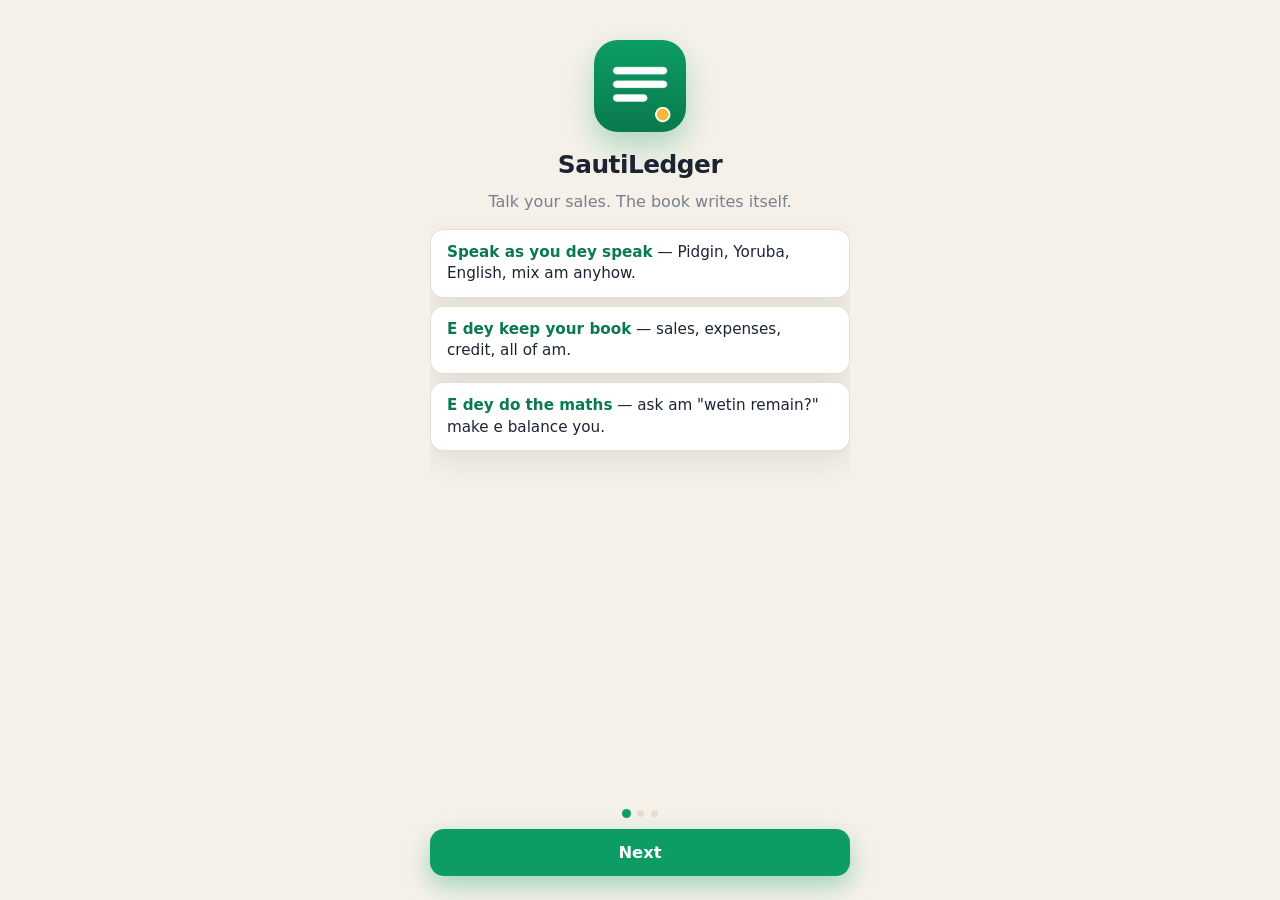
==== static/index.html @ e9db79e0 "ui: welcome guide — the landing experience, in the app Three screens on first open: what SautiLedger" ====
<!doctype html>
<html lang="en">
<head>
<meta charset="utf-8">
<meta name="viewport" content="width=device-width, initial-scale=1, viewport-fit=cover">
<meta name="theme-color" content="#f5f1e8">
<meta name="apple-mobile-web-app-capable" content="yes">
<meta name="mobile-web-app-capable" content="yes">
<meta name="apple-mobile-web-app-status-bar-style" content="default">
<meta name="apple-mobile-web-app-title" content="SautiLedger">
<link rel="manifest" href="/static/manifest.webmanifest">
<link rel="apple-touch-icon" href="/static/icon.png">
<link rel="icon" type="image/png" href="/static/icon.png">
<title>SautiLedger</title>
<style>
  /* Self-contained: no frameworks, no CDN assets — must work with wifi off.
     App shell, not a webpage: fixed header, one scrolling region, a fixed
     dock with the mic floating over it. Warm-paper light theme — ink on
     cream, one deep money-green — chosen for sunlight legibility; this app
     lives outdoors, in market stalls. Motion: one spring for pops, one
     long ease for slides; prefers-reduced-motion turns it all off. */
  :root {
    --bg: #f5f1e8;
    --card: #ffffff;
    --card-2: #fbf9f4;
    --line: #e5ded0;
    --ink: #1c2434;
    --muted: #77808f;
    --green: #0d9d64;
    --green-deep: #0a7a4e;
    --green-tint: #e3f5ec;
    --amber: #b7791f;
    --amber-tint: #fdf3e2;
    --s1: 4px; --s2: 8px; --s3: 12px; --s4: 16px; --s5: 24px;
    --shadow: 0 10px 28px rgba(28, 36, 52, 0.09);
    --spring: cubic-bezier(0.34, 1.56, 0.64, 1);
    --ease: cubic-bezier(0.22, 1, 0.36, 1);
    --font: system-ui, -apple-system, "Segoe UI", Roboto, "Helvetica Neue", sans-serif;
  }
  * { box-sizing: border-box; margin: 0; padding: 0; }
  html { height: 100%; }
  body {
    background: var(--bg); color: var(--ink); font-family: var(--font);
    height: 100vh; height: 100dvh; overflow: hidden;
    display: flex; flex-direction: column;
    max-width: 480px; margin: 0 auto;
    font-size: 16px; line-height: 1.4;
  }
  @media (prefers-reduced-motion: reduce) {
    *, *::before, *::after { animation: none !important; transition: none !important; }
  }
  @keyframes enter {
    from { opacity: 0; transform: translateY(14px) scale(0.985); }
  }

  /* ---- fixed header ---- */
  #topbar {
    flex: 0 0 auto;
    display: flex; align-items: center; justify-content: space-between;
    padding: calc(var(--s3) + env(safe-area-inset-top)) var(--s4) var(--s2);
    animation: enter 0.45s var(--ease) backwards;
  }
  #brand {
    display: flex; align-items: center; gap: 9px;
    font-size: 1.08rem; font-weight: 800; letter-spacing: -0.01em;
  }
  #brand .dot {
    width: 10px; height: 10px; border-radius: 50%;
    background: var(--green); box-shadow: 0 0 0 4px var(--green-tint);
  }
  #mode {
    font-size: 0.62rem; font-weight: 800; letter-spacing: 0.08em;
    padding: 5px 12px; border-radius: 999px;
    transition: background 0.3s, color 0.3s;
  }
  #mode.offline { background: var(--green-tint); color: var(--green-deep); }
  #mode.cloud { background: var(--amber-tint); color: var(--amber); }

  /* ---- egress: slim factual strip, tap for the privacy sheet ---- */
  #egress {
    flex: 0 0 auto; margin: 0 var(--s4) var(--s2);
    background: var(--card); border: 1px solid var(--line);
    border-radius: 12px; padding: 8px var(--s3);
    display: flex; align-items: center; gap: var(--s2);
    cursor: pointer; box-shadow: 0 4px 14px rgba(28, 36, 52, 0.06);
    transition: transform 0.15s var(--ease), background 0.3s, border-color 0.3s;
    animation: enter 0.45s var(--ease) 0.05s backwards;
  }
  #egress:active { transform: scale(0.985); }
  #egress.zero { background: var(--green-tint); border-color: #bfe7d4; }
  #egress svg { flex: 0 0 17px; height: 17px; color: var(--muted); transition: color 0.3s; }
  #egress.zero svg { color: var(--green-deep); }
  #egress .body { flex: 1; min-width: 0; display: flex; align-items: baseline; gap: 8px; }
  #egress .label {
    font-size: 0.6rem; font-weight: 700; letter-spacing: 0.1em;
    color: var(--muted); text-transform: uppercase; white-space: nowrap;
  }
  #egress .value {
    font-size: 0.85rem; font-weight: 800; font-variant-numeric: tabular-nums;
    color: var(--amber); transition: color 0.3s;
    overflow: hidden; text-overflow: ellipsis; white-space: nowrap;
  }
  #egress.zero .value { color: var(--green-deep); }
  #egress .chev { color: var(--muted); font-size: 0.8rem; }
  #egress-total.flash { animation: egressFlash 0.7s var(--ease); }
  @keyframes egressFlash {
    0% { transform: scale(1.1); filter: brightness(0.7); }
    100% { transform: none; filter: none; }
  }

  /* ---- the one scrolling region ---- */
  #scroll {
    flex: 1; overflow-y: auto; -webkit-overflow-scrolling: touch;
    display: flex; flex-direction: column; gap: var(--s3);
    padding: var(--s1) var(--s4) 70px; /* room for the floating mic */
  }

  /* ---- ledger: the hero — the money is the interface ---- */
  #ledger {
    flex: 0 0 auto;
    background: var(--card); border: 1px solid var(--line);
    border-radius: 20px; padding: var(--s4);
    box-shadow: var(--shadow);
    animation: enter 0.45s var(--ease) 0.1s backwards;
  }
  #ledger h2 {
    display: flex; flex-direction: column; gap: 2px;
    font-size: 0.64rem; font-weight: 700; letter-spacing: 0.12em;
    color: var(--muted); text-transform: uppercase;
  }
  #ledger h2 #total {
    display: inline-block;
    font-size: 2.5rem; font-weight: 800; line-height: 1.1;
    letter-spacing: -0.03em; color: var(--ink);
    font-variant-numeric: tabular-nums;
  }
  #total.bump { animation: totalBump 0.45s var(--spring); color: var(--green-deep); }
  @keyframes totalBump {
    0% { transform: scale(1); } 40% { transform: scale(1.1); } 100% { transform: scale(1); }
  }
  #entries { list-style: none; margin-top: var(--s3); max-height: 168px; overflow-y: auto;
             border-top: 1px solid var(--line); }
  #entries li {
    display: flex; align-items: center; gap: var(--s2);
    padding: 9px 0; font-size: 0.95rem;
    border-bottom: 1px solid #f0ece2;
  }
  #entries li:last-child { border-bottom: none; }
  #entries li.new { animation: rowIn 0.5s var(--spring); }
  @keyframes rowIn {
    from { opacity: 0; transform: translateY(-8px); background: var(--green-tint); }
    60% { background: var(--green-tint); }
    to { opacity: 1; transform: none; background: transparent; }
  }
  #entries li .item { flex: 1; min-width: 0; overflow: hidden; text-overflow: ellipsis;
                      white-space: nowrap; font-weight: 600; }
  #entries li .chip {
    flex: 0 0 auto; font-size: 0.68rem; font-weight: 700; color: var(--muted);
    background: var(--card-2); border: 1px solid var(--line);
    border-radius: 999px; padding: 2px 9px;
  }
  #entries li .credit {
    flex: 0 0 auto; font-size: 0.6rem; font-weight: 800; letter-spacing: 0.05em;
    color: var(--amber);
  }
  #entries li .amt {
    flex: 0 0 auto; font-variant-numeric: tabular-nums; font-weight: 800;
    color: var(--green-deep);
    display: flex; align-items: center; gap: 6px;
  }
  #entries li.expense .amt { color: var(--amber); }
  #entries li.voided { opacity: 0.4; }
  #entries li.voided .item, #entries li.voided .amt { text-decoration: line-through; }
  #entries li .del {
    background: none; border: none; color: var(--muted);
    cursor: pointer; font-size: 0.8rem; padding: 2px 4px; line-height: 1;
    transition: color 0.2s, transform 0.15s var(--spring);
  }
  #entries li .del:hover { color: var(--amber); transform: scale(1.25); }

  /* ---- chat ---- */
  #chat { display: flex; flex-direction: column; gap: var(--s2); }
  .bubble {
    max-width: 84%; padding: 10px 14px; border-radius: 18px;
    font-size: 1rem; line-height: 1.42;
    animation: bubblePop 0.3s var(--spring) backwards;
    transform-origin: bottom left;
  }
  @keyframes bubblePop {
    from { opacity: 0; transform: translateY(8px) scale(0.94); }
  }
  .you {
    align-self: flex-end; background: var(--green-tint);
    border: 1px solid #c8e9d8; color: var(--ink);
    border-bottom-right-radius: 7px; transform-origin: bottom right;
  }
  .sauti {
    align-self: flex-start; background: var(--card);
    border: 1px solid var(--line); box-shadow: 0 3px 10px rgba(28, 36, 52, 0.05);
    border-bottom-left-radius: 7px;
  }
  .sauti.question { border-color: var(--green); }
  .sauti.status { color: var(--muted); font-style: italic; box-shadow: none;
                  animation: shimmer 1.2s ease-in-out infinite; }
  @keyframes shimmer { 0%, 100% { opacity: 0.45; } 50% { opacity: 0.9; } }

  /* ---- dock: fixed bottom bar with the mic floating over it ---- */
  #dock {
    flex: 0 0 auto; position: relative;
    background: var(--card); border-top: 1px solid var(--line);
    border-radius: 22px 22px 0 0;
    box-shadow: 0 -10px 30px rgba(28, 36, 52, 0.08);
    padding: 62px var(--s4) calc(var(--s3) + env(safe-area-inset-bottom));
    animation: enter 0.45s var(--ease) 0.15s backwards;
  }
  #talk {
    position: absolute; top: -52px; left: 50%; margin-left: -52px;
    width: 104px; height: 104px; border-radius: 50%;
    border: 5px solid var(--bg);
    background: linear-gradient(180deg, var(--green), var(--green-deep));
    color: #ffffff; font-family: var(--font);
    display: flex; flex-direction: column; align-items: center;
    justify-content: center; gap: 4px;
    font-size: 0.58rem; font-weight: 800; letter-spacing: 0.07em;
    cursor: pointer; user-select: none; -webkit-user-select: none;
    touch-action: none;
    box-shadow: 0 12px 26px rgba(13, 157, 100, 0.4);
    transition: transform 0.18s var(--spring), box-shadow 0.25s;
    animation: breathe 3.6s ease-in-out infinite;
  }
  #talk svg { width: 32px; height: 32px; pointer-events: none; }
  #talk span { pointer-events: none; }
  #talk:active { transform: scale(0.92); }
  #talk.recording {
    background: linear-gradient(180deg, #12b876, var(--green));
    animation: none;
    box-shadow: 0 6px 18px rgba(13, 157, 100, 0.5);
  }
  /* recording: two rings ripple outward — unmistakable "it dey hear you" */
  #talk::before, #talk::after {
    content: ""; position: absolute; inset: -5px; border-radius: 50%;
    border: 2px solid var(--green); opacity: 0; pointer-events: none;
  }
  #talk.recording::before { animation: ring 1.5s ease-out infinite; }
  #talk.recording::after { animation: ring 1.5s ease-out 0.75s infinite; }
  @keyframes ring {
    from { transform: scale(1); opacity: 0.6; }
    to { transform: scale(1.55); opacity: 0; }
  }
  @keyframes breathe {
    0%, 100% { box-shadow: 0 12px 26px rgba(13, 157, 100, 0.4); }
    50% { box-shadow: 0 12px 34px rgba(13, 157, 100, 0.55); }
  }

  #textbox { display: flex; gap: var(--s2); width: 100%; }
  #text {
    flex: 1; background: var(--card-2); color: var(--ink);
    border: 1px solid var(--line); border-radius: 13px;
    /* 16px minimum or iOS zooms the whole page on focus */
    padding: 11px 14px; font-size: 16px; font-family: var(--font);
    transition: border-color 0.2s, box-shadow 0.2s;
  }
  #text:focus {
    outline: none; border-color: var(--green);
    box-shadow: 0 0 0 3px var(--green-tint);
  }
  #text::placeholder { color: var(--muted); }
  #send {
    background: var(--ink); color: #ffffff; border: none;
    border-radius: 13px; padding: 0 var(--s5); font-weight: 700;
    font-size: 0.9rem; cursor: pointer; font-family: var(--font);
    transition: transform 0.15s var(--spring), opacity 0.2s;
  }
  #send:active { transform: scale(0.93); }

  /* ---- privacy sheet: consent + every transmission, one honest place ---- */
  #modal {
    position: fixed; inset: 0; z-index: 10;
    display: flex; align-items: flex-end; justify-content: center;
    background: rgba(28, 36, 52, 0); backdrop-filter: blur(0px);
    visibility: hidden;
    transition: background 0.28s, backdrop-filter 0.28s, visibility 0.28s;
  }
  #modal.open { visibility: visible; background: rgba(28, 36, 52, 0.4); backdrop-filter: blur(5px); }
  #modal .sheet {
    width: 100%; max-width: 480px; max-height: 84vh;
    display: flex; flex-direction: column;
    background: var(--bg);
    border-radius: 24px 24px 0 0;
    padding: 10px var(--s4) calc(var(--s4) + env(safe-area-inset-bottom));
    transform: translateY(100%);
    transition: transform 0.34s var(--ease);
    box-shadow: 0 -12px 40px rgba(28, 36, 52, 0.25);
  }
  #modal.open .sheet { transform: none; }
  .grab {
    width: 44px; height: 5px; border-radius: 999px;
    background: var(--line); margin: 0 auto var(--s3);
  }
  #modal h2 { font-size: 1.12rem; font-weight: 800; margin-bottom: var(--s1); }
  #modal p.sub { color: var(--muted); font-size: 0.85rem; margin-bottom: var(--s3); }
  #consent {
    display: flex; align-items: center; gap: var(--s3);
    width: 100%; padding: var(--s3);
    background: var(--card); border: 1px solid var(--line);
    border-radius: 13px; cursor: pointer;
    font-size: 0.8rem; color: var(--muted); line-height: 1.35;
    margin-bottom: var(--s3);
    transition: border-color 0.25s, color 0.25s;
  }
  #consent .consent-text { flex: 1; }
  #consent.on { border-color: var(--green); color: var(--ink); }
  #consent small { display: block; color: var(--muted); font-size: 0.72rem; margin-top: 2px; }
  #consent .switch {
    flex: 0 0 46px; height: 26px; border-radius: 999px; position: relative;
    background: var(--line);
    transition: background 0.25s;
  }
  #consent .switch input { position: absolute; opacity: 0; width: 100%; height: 100%; margin: 0; cursor: pointer; }
  #consent .knob {
    position: absolute; top: 3px; left: 3px; width: 20px; height: 20px;
    border-radius: 50%; background: #ffffff; pointer-events: none;
    box-shadow: 0 1px 4px rgba(28, 36, 52, 0.3);
    transition: transform 0.25s var(--spring);
  }
  #consent.on .switch { background: var(--green); }
  #consent.on .knob { transform: translateX(20px); }
  #egress-rows { flex: 1; overflow-y: auto; min-height: 60px; }
  .erow {
    background: var(--card); border: 1px solid var(--line);
    border-radius: 13px; padding: var(--s3); margin-bottom: var(--s2);
    font-size: 0.85rem;
  }
  .erow .top {
    display: flex; justify-content: space-between;
    color: var(--amber); font-weight: 700; font-variant-numeric: tabular-nums;
  }
  .erow .purpose { margin: var(--s1) 0; }
  .erow .disp { color: var(--muted); font-size: 0.76rem; }
  .empty {
    color: var(--green-deep); text-align: center; padding: 34px 0;
    font-size: 1.02rem; font-weight: 700;
  }
  #close {
    background: var(--ink); color: #ffffff; border: none;
    border-radius: 13px; padding: var(--s3); font-size: 1rem;
    font-weight: 700; cursor: pointer; font-family: var(--font);
    margin-top: var(--s2);
    transition: transform 0.15s var(--spring);
  }
  #close:active { transform: scale(0.96); }
  #guide {
    background: none; border: none; color: var(--muted);
    font-size: 0.8rem; font-family: var(--font); cursor: pointer;
    text-decoration: underline; margin-top: var(--s2); padding: var(--s1);
  }

  /* ---- welcome: the landing experience, in the app ---- */
  #onboard {
    position: fixed; inset: 0; z-index: 30;
    background: var(--bg);
    display: flex; flex-direction: column; align-items: center;
    padding: calc(var(--s5) + env(safe-area-inset-top)) var(--s5)
             calc(var(--s5) + env(safe-area-inset-bottom));
    opacity: 0; visibility: hidden;
    transition: opacity 0.3s var(--ease), visibility 0.3s;
  }
  #onboard.open { opacity: 1; visibility: visible; }
  .ob-panel {
    display: none; flex: 1; width: 100%; max-width: 420px;
    flex-direction: column; gap: var(--s4); overflow-y: auto;
  }
  .ob-panel.on { display: flex; animation: obIn 0.4s var(--ease); }
  @keyframes obIn { from { opacity: 0; transform: translateX(26px); } }
  .ob-art { display: flex; justify-content: center; margin-top: var(--s4); }
  .ob-art img { width: 92px; height: 92px; border-radius: 24px;
                box-shadow: 0 14px 30px rgba(13, 157, 100, 0.3); }
  .ob-panel h1 { font-size: 1.55rem; font-weight: 800; letter-spacing: -0.02em;
                 text-align: center; }
  .ob-panel .tag { text-align: center; color: var(--muted); font-size: 1rem;
                   margin-top: -8px; }
  .ob-points { list-style: none; display: flex; flex-direction: column; gap: var(--s2); }
  .ob-points li {
    background: var(--card); border: 1px solid var(--line); border-radius: 13px;
    padding: var(--s3) var(--s4); font-size: 0.95rem; box-shadow: var(--shadow);
  }
  .ob-points li b { color: var(--green-deep); }
  .ob-try { font-size: 0.72rem; font-weight: 700; letter-spacing: 0.1em;
            text-transform: uppercase; color: var(--muted); margin-top: var(--s2); }
  .chips { display: flex; flex-wrap: wrap; gap: var(--s2); }
  .chip-ex {
    background: var(--green-tint); color: var(--green-deep);
    border: 1px solid #bfe7d4; border-radius: 999px;
    padding: 8px 14px; font-size: 0.85rem; font-weight: 600;
    font-family: var(--font); cursor: pointer;
    transition: transform 0.15s var(--spring);
  }
  .chip-ex:active { transform: scale(0.94); }
  .ob-consent {
    background: var(--card); border: 1px solid var(--line); border-radius: 13px;
    padding: var(--s3) var(--s4); box-shadow: var(--shadow);
    display: flex; align-items: center; gap: var(--s3);
    font-size: 0.9rem; line-height: 1.4;
  }
  .ob-consent .switch {
    flex: 0 0 46px; height: 26px; border-radius: 999px; position: relative;
    background: var(--line); transition: background 0.25s;
  }
  .ob-consent .switch input { position: absolute; opacity: 0; width: 100%; height: 100%;
                              margin: 0; cursor: pointer; }
  .ob-consent .knob {
    position: absolute; top: 3px; left: 3px; width: 20px; height: 20px;
    border-radius: 50%; background: #ffffff; pointer-events: none;
    box-shadow: 0 1px 4px rgba(28, 36, 52, 0.3);
    transition: transform 0.25s var(--spring);
  }
  .ob-consent.on .switch { background: var(--green); }
  .ob-consent.on .knob { transform: translateX(20px); }
  .ob-consent small { display: block; color: var(--muted); font-size: 0.74rem; }
  #ob-footer {
    width: 100%; max-width: 420px; display: flex; flex-direction: column;
    gap: var(--s3); align-items: center; padding-top: var(--s3);
  }
  .dots { display: flex; gap: 7px; }
  .dots span { width: 7px; height: 7px; border-radius: 50%; background: var(--line);
               transition: background 0.25s, transform 0.25s var(--spring); }
  .dots span.on { background: var(--green); transform: scale(1.3); }
  #ob-next {
    width: 100%; background: var(--green); color: #ffffff; border: none;
    border-radius: 14px; padding: 14px; font-size: 1.02rem; font-weight: 800;
    font-family: var(--font); cursor: pointer;
    box-shadow: 0 10px 24px rgba(13, 157, 100, 0.35);
    transition: transform 0.15s var(--spring);
  }
  #ob-next:active { transform: scale(0.96); }
</style>
</head>
<body>
  <header id="topbar">
    <div id="brand"><span class="dot"></span>SautiLedger</div>
    <div id="mode" class="offline">OFFLINE</div>
  </header>

  <div id="egress" title="Tap for privacy: every transmission, and your choices">
    <svg viewBox="0 0 24 24" fill="none" stroke="currentColor" stroke-width="2"
         stroke-linecap="round" stroke-linejoin="round" aria-hidden="true">
      <path d="M12 2l8 4v6c0 5-3.5 8.5-8 10-4.5-1.5-8-5-8-10V6l8-4z"/>
    </svg>
    <div class="body">
      <div class="label">Sent off this phone</div>
      <div class="value" id="egress-total">0.00 KB</div>
    </div>
    <span class="chev">&#9662;</span>
  </div>

  <main id="scroll">
    <div id="ledger">
      <h2>Today's ledger <span id="total">&#8358;0</span></h2>
      <ul id="entries"></ul>
    </div>
    <div id="chat"></div>
  </main>

  <div id="dock">
    <button id="talk" aria-label="Hold to talk">
      <svg viewBox="0 0 24 24" fill="none" stroke="currentColor" stroke-width="2"
           stroke-linecap="round" stroke-linejoin="round" aria-hidden="true">
        <rect x="9" y="2" width="6" height="12" rx="3"/>
        <path d="M5 10v1a7 7 0 0 0 14 0v-1"/>
        <line x1="12" y1="18" x2="12" y2="22"/>
        <line x1="8" y1="22" x2="16" y2="22"/>
      </svg>
      <span id="talk-label">HOLD TO TALK</span>
    </button>
    <div id="textbox">
      <input id="text" type="text" placeholder="or type am here…" autocomplete="off">
      <button id="send">Send</button>
    </div>
  </div>

  <div id="modal">
    <div class="sheet">
      <div class="grab"></div>
      <h2>Privacy</h2>
      <p class="sub">Every byte that ever left this device is listed below. Your money records are not on this list.</p>
      <label id="consent">
        <span class="consent-text">Keep my voice clips make dem help test the speech model.
        <small>Na only if you gree — you fit off am anytime. Clips stay for this app, nowhere else.</small></span>
        <span class="switch"><input type="checkbox" id="retain"><span class="knob"></span></span>
      </label>
      <div id="egress-rows"></div>
      <button id="close">Close</button>
      <button id="guide">See the welcome guide again</button>
    </div>
  </div>

  <div id="onboard">
    <div class="ob-panel" data-step="0">
      <div class="ob-art"><img src="/static/icon.png" alt=""></div>
      <h1>SautiLedger</h1>
      <p class="tag">Talk your sales. The book writes itself.</p>
      <ul class="ob-points">
        <li><b>Speak as you dey speak</b> — Pidgin, Yoruba, English, mix am anyhow.</li>
        <li><b>E dey keep your book</b> — sales, expenses, credit, all of am.</li>
        <li><b>E dey do the maths</b> — ask am "wetin remain?" make e balance you.</li>
      </ul>
    </div>
    <div class="ob-panel" data-step="1">
      <h1>How to talk am</h1>
      <ul class="ob-points">
        <li><b>1.</b> Press the green button and hold am.</li>
        <li><b>2.</b> Talk your sale, clear and complete.</li>
        <li><b>3.</b> Leave the button — e go write am and read am back.</li>
        <li>If e write am wrong, talk <b>"no, na …"</b> and repeat the correct one. E go fix am.</li>
      </ul>
      <p class="ob-try">Try one of these</p>
      <div class="chips">
        <button class="chip-ex">I sell 3 cup of garri for 600 naira</button>
        <button class="chip-ex">Customer buy 2 crate of malt for 5000</button>
        <button class="chip-ex">I buy pure water bag for 1200</button>
        <button class="chip-ex">Wetin remain?</button>
      </div>
    </div>
    <div class="ob-panel" data-step="2">
      <h1>Your money records na your own</h1>
      <ul class="ob-points">
        <li><b>Your book stays private.</b> Only you fit see your ledger — nobody else.</li>
        <li><b>Every byte wey leave your phone dey counted.</b> The green strip for the top shows am, always.</li>
        <li><b>Voice clips</b> go to the speech engine make e hear you, then e delete am — unless you gree make we keep dem:</li>
      </ul>
      <label class="ob-consent" id="ob-consent">
        <span>Keep my voice clips make dem help test the speech model.
        <small>Na only if you gree — you fit change am anytime for Privacy.</small></span>
        <span class="switch"><input type="checkbox" id="retain-ob"><span class="knob"></span></span>
      </label>
    </div>
    <div id="ob-footer">
      <div class="dots"><span class="on"></span><span></span><span></span></div>
      <button id="ob-next">Next</button>
    </div>
  </div>

  <script src="/static/app.js"></script>
</body>
</html>
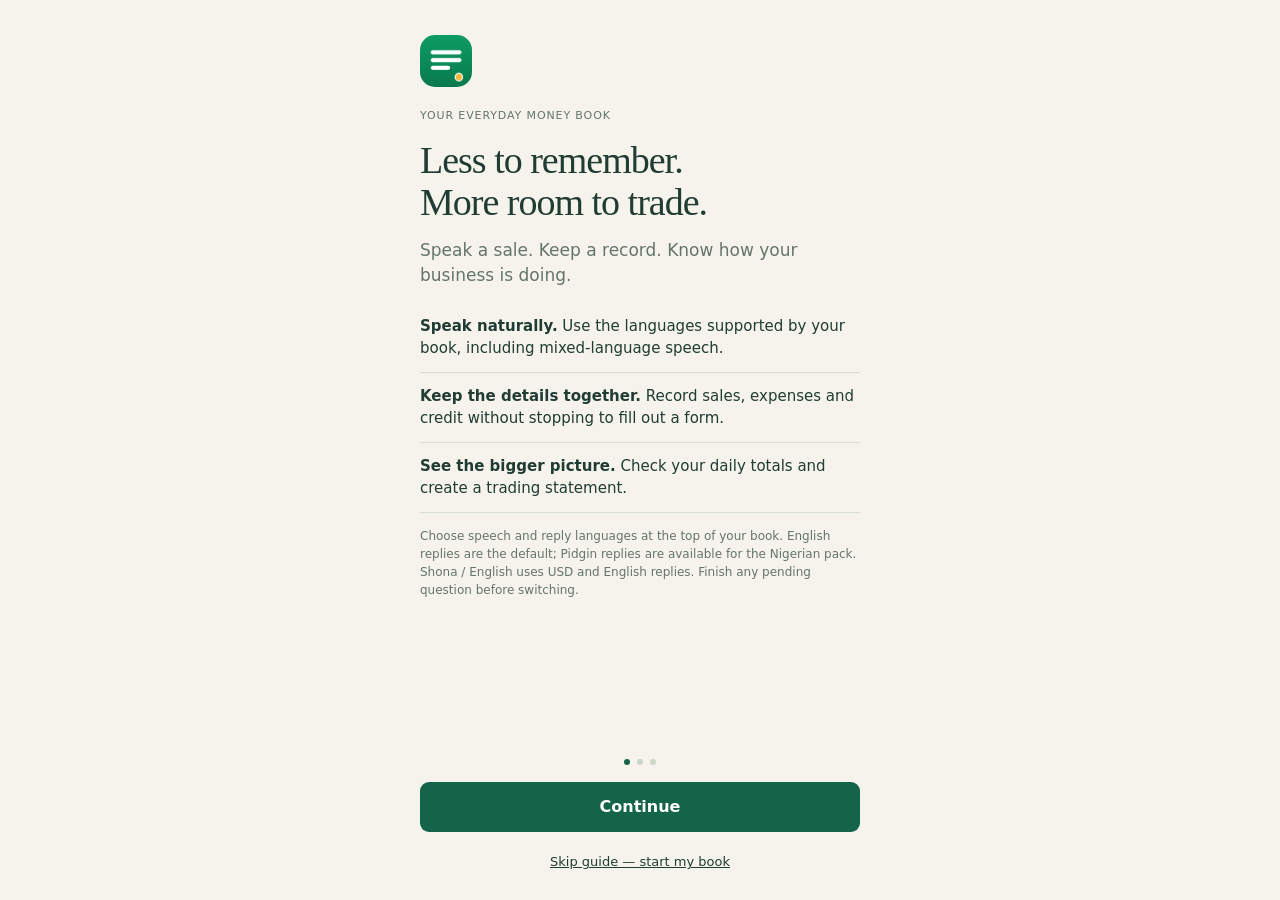
==== commit e397b5ec: "product layer: structured readbacks, conversation benchmark, evidence explorer, real Intron voices R" ====
--- a/static/index.html
+++ b/static/index.html
@@ -2,8 +2,8 @@
 <html lang="en">
 <head>
 <meta charset="utf-8">
-<meta name="viewport" content="width=device-width, initial-scale=1, viewport-fit=cover">
-<meta name="theme-color" content="#f5f1e8">
+<meta name="viewport" content="width=device-width, initial-scale=1, viewport-fit=cover, interactive-widget=resizes-content">
+<meta name="theme-color" content="#f5f3eb">
 <meta name="apple-mobile-web-app-capable" content="yes">
 <meta name="mobile-web-app-capable" content="yes">
 <meta name="apple-mobile-web-app-status-bar-style" content="default">
@@ -12,436 +12,15 @@
 <link rel="apple-touch-icon" href="/static/icon.png">
 <link rel="icon" type="image/png" href="/static/icon.png">
 <title>SautiLedger</title>
-<style>
-  /* Self-contained: no frameworks, no CDN assets — must work with wifi off.
-     App shell, not a webpage: fixed header, one scrolling region, a fixed
-     dock with the mic floating over it. Warm-paper light theme — ink on
-     cream, one deep money-green — chosen for sunlight legibility; this app
-     lives outdoors, in market stalls. Motion: one spring for pops, one
-     long ease for slides; prefers-reduced-motion turns it all off. */
-  :root {
-    --bg: #f5f1e8;
-    --card: #ffffff;
-    --card-2: #fbf9f4;
-    --line: #e5ded0;
-    --ink: #1c2434;
-    --muted: #77808f;
-    --green: #0d9d64;
-    --green-deep: #0a7a4e;
-    --green-tint: #e3f5ec;
-    --amber: #b7791f;
-    --amber-tint: #fdf3e2;
-    --s1: 4px; --s2: 8px; --s3: 12px; --s4: 16px; --s5: 24px;
-    --shadow: 0 10px 28px rgba(28, 36, 52, 0.09);
-    --spring: cubic-bezier(0.34, 1.56, 0.64, 1);
-    --ease: cubic-bezier(0.22, 1, 0.36, 1);
-    --font: system-ui, -apple-system, "Segoe UI", Roboto, "Helvetica Neue", sans-serif;
-  }
-  * { box-sizing: border-box; margin: 0; padding: 0; }
-  html { height: 100%; }
-  body {
-    background: var(--bg); color: var(--ink); font-family: var(--font);
-    height: 100vh; height: 100dvh; overflow: hidden;
-    display: flex; flex-direction: column;
-    max-width: 480px; margin: 0 auto;
-    font-size: 16px; line-height: 1.4;
-  }
-  @media (prefers-reduced-motion: reduce) {
-    *, *::before, *::after { animation: none !important; transition: none !important; }
-  }
-  @keyframes enter {
-    from { opacity: 0; transform: translateY(14px) scale(0.985); }
-  }
-
-  /* ---- fixed header ---- */
-  #topbar {
-    flex: 0 0 auto;
-    display: flex; align-items: center; justify-content: space-between;
-    padding: calc(var(--s3) + env(safe-area-inset-top)) var(--s4) var(--s2);
-    animation: enter 0.45s var(--ease) backwards;
-  }
-  #brand {
-    display: flex; align-items: center; gap: 9px;
-    font-size: 1.08rem; font-weight: 800; letter-spacing: -0.01em;
-  }
-  #brand .dot {
-    width: 10px; height: 10px; border-radius: 50%;
-    background: var(--green); box-shadow: 0 0 0 4px var(--green-tint);
-  }
-  #mode {
-    font-size: 0.62rem; font-weight: 800; letter-spacing: 0.08em;
-    padding: 5px 12px; border-radius: 999px;
-    transition: background 0.3s, color 0.3s;
-  }
-  #mode.offline { background: var(--green-tint); color: var(--green-deep); }
-  #mode.cloud { background: var(--amber-tint); color: var(--amber); }
-
-  /* ---- egress: slim factual strip, tap for the privacy sheet ---- */
-  #egress {
-    flex: 0 0 auto; margin: 0 var(--s4) var(--s2);
-    background: var(--card); border: 1px solid var(--line);
-    border-radius: 12px; padding: 8px var(--s3);
-    display: flex; align-items: center; gap: var(--s2);
-    cursor: pointer; box-shadow: 0 4px 14px rgba(28, 36, 52, 0.06);
-    transition: transform 0.15s var(--ease), background 0.3s, border-color 0.3s;
-    animation: enter 0.45s var(--ease) 0.05s backwards;
-  }
-  #egress:active { transform: scale(0.985); }
-  #egress.zero { background: var(--green-tint); border-color: #bfe7d4; }
-  #egress svg { flex: 0 0 17px; height: 17px; color: var(--muted); transition: color 0.3s; }
-  #egress.zero svg { color: var(--green-deep); }
-  #egress .body { flex: 1; min-width: 0; display: flex; align-items: baseline; gap: 8px; }
-  #egress .label {
-    font-size: 0.6rem; font-weight: 700; letter-spacing: 0.1em;
-    color: var(--muted); text-transform: uppercase; white-space: nowrap;
-  }
-  #egress .value {
-    font-size: 0.85rem; font-weight: 800; font-variant-numeric: tabular-nums;
-    color: var(--amber); transition: color 0.3s;
-    overflow: hidden; text-overflow: ellipsis; white-space: nowrap;
-  }
-  #egress.zero .value { color: var(--green-deep); }
-  #egress .chev { color: var(--muted); font-size: 0.8rem; }
-  #egress-total.flash { animation: egressFlash 0.7s var(--ease); }
-  @keyframes egressFlash {
-    0% { transform: scale(1.1); filter: brightness(0.7); }
-    100% { transform: none; filter: none; }
-  }
-
-  /* ---- the one scrolling region ---- */
-  #scroll {
-    flex: 1; overflow-y: auto; -webkit-overflow-scrolling: touch;
-    display: flex; flex-direction: column; gap: var(--s3);
-    padding: var(--s1) var(--s4) 70px; /* room for the floating mic */
-  }
-
-  /* ---- ledger: the hero — the money is the interface ---- */
-  #ledger {
-    flex: 0 0 auto;
-    background: var(--card); border: 1px solid var(--line);
-    border-radius: 20px; padding: var(--s4);
-    box-shadow: var(--shadow);
-    animation: enter 0.45s var(--ease) 0.1s backwards;
-  }
-  #ledger h2 {
-    display: flex; flex-direction: column; gap: 2px;
-    font-size: 0.64rem; font-weight: 700; letter-spacing: 0.12em;
-    color: var(--muted); text-transform: uppercase;
-  }
-  #ledger h2 #total {
-    display: inline-block;
-    font-size: 2.5rem; font-weight: 800; line-height: 1.1;
-    letter-spacing: -0.03em; color: var(--ink);
-    font-variant-numeric: tabular-nums;
-  }
-  #total.bump { animation: totalBump 0.45s var(--spring); color: var(--green-deep); }
-  @keyframes totalBump {
-    0% { transform: scale(1); } 40% { transform: scale(1.1); } 100% { transform: scale(1); }
-  }
-  #entries { list-style: none; margin-top: var(--s3); max-height: 168px; overflow-y: auto;
-             border-top: 1px solid var(--line); }
-  #entries li {
-    display: flex; align-items: center; gap: var(--s2);
-    padding: 9px 0; font-size: 0.95rem;
-    border-bottom: 1px solid #f0ece2;
-  }
-  #entries li:last-child { border-bottom: none; }
-  #entries li.new { animation: rowIn 0.5s var(--spring); }
-  @keyframes rowIn {
-    from { opacity: 0; transform: translateY(-8px); background: var(--green-tint); }
-    60% { background: var(--green-tint); }
-    to { opacity: 1; transform: none; background: transparent; }
-  }
-  #entries li .item { flex: 1; min-width: 0; overflow: hidden; text-overflow: ellipsis;
-                      white-space: nowrap; font-weight: 600; }
-  #entries li .chip {
-    flex: 0 0 auto; font-size: 0.68rem; font-weight: 700; color: var(--muted);
-    background: var(--card-2); border: 1px solid var(--line);
-    border-radius: 999px; padding: 2px 9px;
-  }
-  #entries li .credit {
-    flex: 0 0 auto; font-size: 0.6rem; font-weight: 800; letter-spacing: 0.05em;
-    color: var(--amber);
-  }
-  #entries li .amt {
-    flex: 0 0 auto; font-variant-numeric: tabular-nums; font-weight: 800;
-    color: var(--green-deep);
-    display: flex; align-items: center; gap: 6px;
-  }
-  #entries li.expense .amt { color: var(--amber); }
-  #entries li.voided { opacity: 0.4; }
-  #entries li.voided .item, #entries li.voided .amt { text-decoration: line-through; }
-  #entries li .del {
-    background: none; border: none; color: var(--muted);
-    cursor: pointer; font-size: 0.8rem; padding: 2px 4px; line-height: 1;
-    transition: color 0.2s, transform 0.15s var(--spring);
-  }
-  #entries li .del:hover { color: var(--amber); transform: scale(1.25); }
-
-  /* ---- chat ---- */
-  #chat { display: flex; flex-direction: column; gap: var(--s2); }
-  .bubble {
-    max-width: 84%; padding: 10px 14px; border-radius: 18px;
-    font-size: 1rem; line-height: 1.42;
-    animation: bubblePop 0.3s var(--spring) backwards;
-    transform-origin: bottom left;
-  }
-  @keyframes bubblePop {
-    from { opacity: 0; transform: translateY(8px) scale(0.94); }
-  }
-  .you {
-    align-self: flex-end; background: var(--green-tint);
-    border: 1px solid #c8e9d8; color: var(--ink);
-    border-bottom-right-radius: 7px; transform-origin: bottom right;
-  }
-  .sauti {
-    align-self: flex-start; background: var(--card);
-    border: 1px solid var(--line); box-shadow: 0 3px 10px rgba(28, 36, 52, 0.05);
-    border-bottom-left-radius: 7px;
-  }
-  .sauti.question { border-color: var(--green); }
-  .sauti.status { color: var(--muted); font-style: italic; box-shadow: none;
-                  animation: shimmer 1.2s ease-in-out infinite; }
-  @keyframes shimmer { 0%, 100% { opacity: 0.45; } 50% { opacity: 0.9; } }
-
-  /* ---- dock: fixed bottom bar with the mic floating over it ---- */
-  #dock {
-    flex: 0 0 auto; position: relative;
-    background: var(--card); border-top: 1px solid var(--line);
-    border-radius: 22px 22px 0 0;
-    box-shadow: 0 -10px 30px rgba(28, 36, 52, 0.08);
-    padding: 62px var(--s4) calc(var(--s3) + env(safe-area-inset-bottom));
-    animation: enter 0.45s var(--ease) 0.15s backwards;
-  }
-  #talk {
-    position: absolute; top: -52px; left: 50%; margin-left: -52px;
-    width: 104px; height: 104px; border-radius: 50%;
-    border: 5px solid var(--bg);
-    background: linear-gradient(180deg, var(--green), var(--green-deep));
-    color: #ffffff; font-family: var(--font);
-    display: flex; flex-direction: column; align-items: center;
-    justify-content: center; gap: 4px;
-    font-size: 0.58rem; font-weight: 800; letter-spacing: 0.07em;
-    cursor: pointer; user-select: none; -webkit-user-select: none;
-    touch-action: none;
-    box-shadow: 0 12px 26px rgba(13, 157, 100, 0.4);
-    transition: transform 0.18s var(--spring), box-shadow 0.25s;
-    animation: breathe 3.6s ease-in-out infinite;
-  }
-  #talk svg { width: 32px; height: 32px; pointer-events: none; }
-  #talk span { pointer-events: none; }
-  #talk:active { transform: scale(0.92); }
-  #talk.recording {
-    background: linear-gradient(180deg, #12b876, var(--green));
-    animation: none;
-    box-shadow: 0 6px 18px rgba(13, 157, 100, 0.5);
-  }
-  /* recording: two rings ripple outward — unmistakable "it dey hear you" */
-  #talk::before, #talk::after {
-    content: ""; position: absolute; inset: -5px; border-radius: 50%;
-    border: 2px solid var(--green); opacity: 0; pointer-events: none;
-  }
-  #talk.recording::before { animation: ring 1.5s ease-out infinite; }
-  #talk.recording::after { animation: ring 1.5s ease-out 0.75s infinite; }
-  @keyframes ring {
-    from { transform: scale(1); opacity: 0.6; }
-    to { transform: scale(1.55); opacity: 0; }
-  }
-  @keyframes breathe {
-    0%, 100% { box-shadow: 0 12px 26px rgba(13, 157, 100, 0.4); }
-    50% { box-shadow: 0 12px 34px rgba(13, 157, 100, 0.55); }
-  }
-
-  #textbox { display: flex; gap: var(--s2); width: 100%; }
-  #text {
-    flex: 1; background: var(--card-2); color: var(--ink);
-    border: 1px solid var(--line); border-radius: 13px;
-    /* 16px minimum or iOS zooms the whole page on focus */
-    padding: 11px 14px; font-size: 16px; font-family: var(--font);
-    transition: border-color 0.2s, box-shadow 0.2s;
-  }
-  #text:focus {
-    outline: none; border-color: var(--green);
-    box-shadow: 0 0 0 3px var(--green-tint);
-  }
-  #text::placeholder { color: var(--muted); }
-  #send {
-    background: var(--ink); color: #ffffff; border: none;
-    border-radius: 13px; padding: 0 var(--s5); font-weight: 700;
-    font-size: 0.9rem; cursor: pointer; font-family: var(--font);
-    transition: transform 0.15s var(--spring), opacity 0.2s;
-  }
-  #send:active { transform: scale(0.93); }
-
-  /* ---- privacy sheet: consent + every transmission, one honest place ---- */
-  #modal {
-    position: fixed; inset: 0; z-index: 10;
-    display: flex; align-items: flex-end; justify-content: center;
-    background: rgba(28, 36, 52, 0); backdrop-filter: blur(0px);
-    visibility: hidden;
-    transition: background 0.28s, backdrop-filter 0.28s, visibility 0.28s;
-  }
-  #modal.open { visibility: visible; background: rgba(28, 36, 52, 0.4); backdrop-filter: blur(5px); }
-  #modal .sheet {
-    width: 100%; max-width: 480px; max-height: 84vh;
-    display: flex; flex-direction: column;
-    background: var(--bg);
-    border-radius: 24px 24px 0 0;
-    padding: 10px var(--s4) calc(var(--s4) + env(safe-area-inset-bottom));
-    transform: translateY(100%);
-    transition: transform 0.34s var(--ease);
-    box-shadow: 0 -12px 40px rgba(28, 36, 52, 0.25);
-  }
-  #modal.open .sheet { transform: none; }
-  .grab {
-    width: 44px; height: 5px; border-radius: 999px;
-    background: var(--line); margin: 0 auto var(--s3);
-  }
-  #modal h2 { font-size: 1.12rem; font-weight: 800; margin-bottom: var(--s1); }
-  #modal p.sub { color: var(--muted); font-size: 0.85rem; margin-bottom: var(--s3); }
-  #consent {
-    display: flex; align-items: center; gap: var(--s3);
-    width: 100%; padding: var(--s3);
-    background: var(--card); border: 1px solid var(--line);
-    border-radius: 13px; cursor: pointer;
-    font-size: 0.8rem; color: var(--muted); line-height: 1.35;
-    margin-bottom: var(--s3);
-    transition: border-color 0.25s, color 0.25s;
-  }
-  #consent .consent-text { flex: 1; }
-  #consent.on { border-color: var(--green); color: var(--ink); }
-  #consent small { display: block; color: var(--muted); font-size: 0.72rem; margin-top: 2px; }
-  #consent .switch {
-    flex: 0 0 46px; height: 26px; border-radius: 999px; position: relative;
-    background: var(--line);
-    transition: background 0.25s;
-  }
-  #consent .switch input { position: absolute; opacity: 0; width: 100%; height: 100%; margin: 0; cursor: pointer; }
-  #consent .knob {
-    position: absolute; top: 3px; left: 3px; width: 20px; height: 20px;
-    border-radius: 50%; background: #ffffff; pointer-events: none;
-    box-shadow: 0 1px 4px rgba(28, 36, 52, 0.3);
-    transition: transform 0.25s var(--spring);
-  }
-  #consent.on .switch { background: var(--green); }
-  #consent.on .knob { transform: translateX(20px); }
-  #egress-rows { flex: 1; overflow-y: auto; min-height: 60px; }
-  .erow {
-    background: var(--card); border: 1px solid var(--line);
-    border-radius: 13px; padding: var(--s3); margin-bottom: var(--s2);
-    font-size: 0.85rem;
-  }
-  .erow .top {
-    display: flex; justify-content: space-between;
-    color: var(--amber); font-weight: 700; font-variant-numeric: tabular-nums;
-  }
-  .erow .purpose { margin: var(--s1) 0; }
-  .erow .disp { color: var(--muted); font-size: 0.76rem; }
-  .empty {
-    color: var(--green-deep); text-align: center; padding: 34px 0;
-    font-size: 1.02rem; font-weight: 700;
-  }
-  #close {
-    background: var(--ink); color: #ffffff; border: none;
-    border-radius: 13px; padding: var(--s3); font-size: 1rem;
-    font-weight: 700; cursor: pointer; font-family: var(--font);
-    margin-top: var(--s2);
-    transition: transform 0.15s var(--spring);
-  }
-  #close:active { transform: scale(0.96); }
-  #guide {
-    background: none; border: none; color: var(--muted);
-    font-size: 0.8rem; font-family: var(--font); cursor: pointer;
-    text-decoration: underline; margin-top: var(--s2); padding: var(--s1);
-  }
-
-  /* ---- welcome: the landing experience, in the app ---- */
-  #onboard {
-    position: fixed; inset: 0; z-index: 30;
-    background: var(--bg);
-    display: flex; flex-direction: column; align-items: center;
-    padding: calc(var(--s5) + env(safe-area-inset-top)) var(--s5)
-             calc(var(--s5) + env(safe-area-inset-bottom));
-    opacity: 0; visibility: hidden;
-    transition: opacity 0.3s var(--ease), visibility 0.3s;
-  }
-  #onboard.open { opacity: 1; visibility: visible; }
-  .ob-panel {
-    display: none; flex: 1; width: 100%; max-width: 420px;
-    flex-direction: column; gap: var(--s4); overflow-y: auto;
-  }
-  .ob-panel.on { display: flex; animation: obIn 0.4s var(--ease); }
-  @keyframes obIn { from { opacity: 0; transform: translateX(26px); } }
-  .ob-art { display: flex; justify-content: center; margin-top: var(--s4); }
-  .ob-art img { width: 92px; height: 92px; border-radius: 24px;
-                box-shadow: 0 14px 30px rgba(13, 157, 100, 0.3); }
-  .ob-panel h1 { font-size: 1.55rem; font-weight: 800; letter-spacing: -0.02em;
-                 text-align: center; }
-  .ob-panel .tag { text-align: center; color: var(--muted); font-size: 1rem;
-                   margin-top: -8px; }
-  .ob-points { list-style: none; display: flex; flex-direction: column; gap: var(--s2); }
-  .ob-points li {
-    background: var(--card); border: 1px solid var(--line); border-radius: 13px;
-    padding: var(--s3) var(--s4); font-size: 0.95rem; box-shadow: var(--shadow);
-  }
-  .ob-points li b { color: var(--green-deep); }
-  .ob-try { font-size: 0.72rem; font-weight: 700; letter-spacing: 0.1em;
-            text-transform: uppercase; color: var(--muted); margin-top: var(--s2); }
-  .chips { display: flex; flex-wrap: wrap; gap: var(--s2); }
-  .chip-ex {
-    background: var(--green-tint); color: var(--green-deep);
-    border: 1px solid #bfe7d4; border-radius: 999px;
-    padding: 8px 14px; font-size: 0.85rem; font-weight: 600;
-    font-family: var(--font); cursor: pointer;
-    transition: transform 0.15s var(--spring);
-  }
-  .chip-ex:active { transform: scale(0.94); }
-  .ob-consent {
-    background: var(--card); border: 1px solid var(--line); border-radius: 13px;
-    padding: var(--s3) var(--s4); box-shadow: var(--shadow);
-    display: flex; align-items: center; gap: var(--s3);
-    font-size: 0.9rem; line-height: 1.4;
-  }
-  .ob-consent .switch {
-    flex: 0 0 46px; height: 26px; border-radius: 999px; position: relative;
-    background: var(--line); transition: background 0.25s;
-  }
-  .ob-consent .switch input { position: absolute; opacity: 0; width: 100%; height: 100%;
-                              margin: 0; cursor: pointer; }
-  .ob-consent .knob {
-    position: absolute; top: 3px; left: 3px; width: 20px; height: 20px;
-    border-radius: 50%; background: #ffffff; pointer-events: none;
-    box-shadow: 0 1px 4px rgba(28, 36, 52, 0.3);
-    transition: transform 0.25s var(--spring);
-  }
-  .ob-consent.on .switch { background: var(--green); }
-  .ob-consent.on .knob { transform: translateX(20px); }
-  .ob-consent small { display: block; color: var(--muted); font-size: 0.74rem; }
-  #ob-footer {
-    width: 100%; max-width: 420px; display: flex; flex-direction: column;
-    gap: var(--s3); align-items: center; padding-top: var(--s3);
-  }
-  .dots { display: flex; gap: 7px; }
-  .dots span { width: 7px; height: 7px; border-radius: 50%; background: var(--line);
-               transition: background 0.25s, transform 0.25s var(--spring); }
-  .dots span.on { background: var(--green); transform: scale(1.3); }
-  #ob-next {
-    width: 100%; background: var(--green); color: #ffffff; border: none;
-    border-radius: 14px; padding: 14px; font-size: 1.02rem; font-weight: 800;
-    font-family: var(--font); cursor: pointer;
-    box-shadow: 0 10px 24px rgba(13, 157, 100, 0.35);
-    transition: transform 0.15s var(--spring);
-  }
-  #ob-next:active { transform: scale(0.96); }
-</style>
+<link rel="stylesheet" href="/static/app.css">
 </head>
 <body>
   <header id="topbar">
-    <div id="brand"><span class="dot"></span>SautiLedger</div>
-    <div id="mode" class="offline">OFFLINE</div>
+    <div id="brand"><img src="/static/icon.png" alt="" width="36" height="36"><span>SautiLedger<small>Your everyday money book</small></span></div>
+    <div class="header-right"><label class="language-label" for="language-choice">Speech &amp; replies<select id="language-choice"><option value="pcm-yo-NG:en">English / Pidgin / Yoruba → English</option><option value="pcm-yo-NG:pcm">English / Pidgin / Yoruba → Pidgin</option><option value="sh-ZW:en">Shona / English → English · USD</option></select></label><button id="welcome-help" type="button">Welcome guide</button><span id="today-date"></span><div id="mode" class="offline">Connecting…</div></div>
   </header>
 
-  <div id="egress" title="Tap for privacy: every transmission, and your choices">
+  <div id="egress" role="button" tabindex="0" aria-haspopup="dialog" title="Tap for privacy: every transmission, and your choices">
     <svg viewBox="0 0 24 24" fill="none" stroke="currentColor" stroke-width="2"
          stroke-linecap="round" stroke-linejoin="round" aria-hidden="true">
       <path d="M12 2l8 4v6c0 5-3.5 8.5-8 10-4.5-1.5-8-5-8-10V6l8-4z"/>
@@ -450,18 +29,67 @@
       <div class="label">Sent off this phone</div>
       <div class="value" id="egress-total">0.00 KB</div>
     </div>
-    <span class="chev">&#9662;</span>
+    <span class="chev">Privacy &#8599;</span>
   </div>
 
-  <main id="scroll">
-    <div id="ledger">
-      <h2>Today's ledger <span id="total">&#8358;0</span></h2>
-      <ul id="entries"></ul>
-    </div>
-    <div id="chat"></div>
+  <div id="privacy-control" aria-label="Voice clip privacy">
+      <label id="consent">
+        <span class="consent-text"><strong class="privacy-heading">Voice privacy</strong>
+        <span id="retention-state">Not saving new clips</span>
+        <small>Save clips to help test speech recognition. Optional; turn off anytime. Clips stay within this app.</small></span>
+        <span class="retention-control"><span class="switch"><input type="checkbox" id="retain" role="switch" aria-label="Save my voice clips to help test speech recognition"><span class="switch-word" id="retention-position" aria-hidden="true">OFF</span><span class="knob"></span></span><span class="toggle-hint">Tap to change</span></span>
+      </label>
+  </div>
+
+  <nav id="view-tabs" aria-label="Your workspace">
+    <button class="active" data-view="book" aria-pressed="true">Today's book</button>
+    <button data-view="conversation" aria-pressed="false">Conversation <span id="reply-dot" hidden>•</span></button>
+  </nav>
+  <main id="scroll" data-view="book">
+    <section id="book-panel" aria-label="Today's book">
+      <div class="section-heading"><div><p class="eyebrow">A little order. Every day.</p><h1>Today's book</h1></div><span class="day-tag">TODAY</span></div>
+      <div id="ledger">
+        <div class="summary-top"><h2>Sales today <span id="total">₦0</span></h2><span class="book-mark" aria-hidden="true">↗</span></div>
+        <p class="summary-note" id="sales-caption">Your day starts here.</p>
+        <div class="summary-details"><div><span>Expenses today</span><strong id="expenses-total">₦0</strong></div><div><span>Credit sales today</span><strong id="credit-total">₦0</strong></div></div>
+      </div>
+      <div class="entries-heading"><h2>Today's entries <span id="entry-count">0</span></h2><a id="statement" href="/statement" target="_blank" rel="noopener">Trading statement ↗</a></div>
+      <div id="book-empty"><span class="empty-mark" aria-hidden="true">≡</span><h3>Every sale counts.</h3><p>Hold the mic and talk your first sale.<br>We'll help you keep track.</p><span class="example-label">TRY SAYING</span><p class="example" id="speech-example">“I sell 3 cup of garri for 600 naira”</p></div>
+      <ul id="entries" aria-label="Today's transactions"></ul>
+      <section id="statements-card" aria-label="Trading statements">
+        <p class="eyebrow">A RECORD YOU CAN TAKE WITH YOU</p>
+        <h3>Trading statements</h3>
+        <p>Review sales, expenses and credit. Print your records or save them as a PDF.</p>
+        <div><a href="/statement?period=week" target="_blank" rel="noopener">Last 7 days ↗</a><a href="/statement?period=month" target="_blank" rel="noopener">Last 30 days ↗</a></div>
+      </section>
+    </section>
+    <section id="conversation-panel" aria-label="Conversation">
+      <div class="section-heading"><div><p class="eyebrow">Speak in your own words</p><h2>Let's keep your book.</h2></div><span class="assistant-mark" aria-hidden="true">✳</span></div>
+      <p class="conversation-intro">Record a sale, track an expense, or ask about your day.</p>
+      <details id="voice-settings"><summary id="voice-summary">Reply voice</summary>
+        <p>Intron reads the reply in your selected language. Online playback sends the reply text; the byte counter records it.</p>
+        <div class="voice-options"><label>English accent<select id="voice-accent"><option value="yoruba">Yoruba</option><option value="hausa">Hausa</option><option value="igbo">Igbo</option><option value="afrikaans">Afrikaans</option><option value="luganda">Luganda</option><option value="sepedi">Sepedi</option><option value="swahili">Swahili</option><option value="setswana">Setswana</option><option value="xhosa">Xhosa</option><option value="zulu">Zulu</option></select></label>
+        <label>Voice<select id="voice-gender"><option value="female">Female</option><option value="male">Male</option></select></label>
+        <button type="button" id="voice-preview">Try this voice</button></div>
+        <p id="voice-choice-note">Pidgin replies use Intron’s Pidgin accent.</p>
+      </details>
+      <p id="voice-playback-status" role="status" aria-live="polite"></p>
+      <div id="chat" role="log" aria-live="polite" aria-label="Conversation history"></div>
+      <div id="suggestions"><span class="example-label">ASK YOUR BOOK</span><button data-prompt="Read my book">Read my entries ↗</button><button data-prompt="How much did I sell today?">My sales today ↗</button></div>
+    </section>
   </main>
 
+  <div id="reply-panel" hidden aria-live="polite">
+    <div class="reply-top"><span id="reply-kind">Sauti needs your answer</span><button id="replay" type="button">Hear again ↻</button></div>
+    <div id="transaction-review" hidden>
+      <div class="review-main"><span id="review-item"></span><strong id="review-amount"></strong></div>
+      <p id="review-details"></p><p id="review-status"></p>
+    </div>
+    <p id="pending-reply"></p>
+    <div id="confirm-actions" hidden><button id="confirm-yes">Yes, correct</button><button id="confirm-no">No, change it</button></div>
+  </div>
   <div id="dock">
+    <div class="voice-hint"><strong>Your voice. Your book.</strong><span id="voice-status" role="status">Hold the mic, talk, then release.</span></div>
     <button id="talk" aria-label="Hold to talk">
       <svg viewBox="0 0 24 24" fill="none" stroke="currentColor" stroke-width="2"
            stroke-linecap="round" stroke-linejoin="round" aria-hidden="true">
@@ -473,21 +101,17 @@
       <span id="talk-label">HOLD TO TALK</span>
     </button>
     <div id="textbox">
-      <input id="text" type="text" placeholder="or type am here…" autocomplete="off">
+      <input id="text" type="text" aria-label="Your message" placeholder="Or type your message…" autocomplete="off">
       <button id="send">Send</button>
     </div>
   </div>
 
-  <div id="modal">
+  <div id="modal" role="dialog" aria-modal="true" aria-label="Privacy">
     <div class="sheet">
       <div class="grab"></div>
       <h2>Privacy</h2>
       <p class="sub">Every byte that ever left this device is listed below. Your money records are not on this list.</p>
-      <label id="consent">
-        <span class="consent-text">Keep my voice clips make dem help test the speech model.
-        <small>Na only if you gree — you fit off am anytime. Clips stay for this app, nowhere else.</small></span>
-        <span class="switch"><input type="checkbox" id="retain"><span class="knob"></span></span>
-      </label>
+<p class="sub">Change voice-clip retention using the visible switch above your book.</p>
       <div id="egress-rows"></div>
       <button id="close">Close</button>
       <button id="guide">See the welcome guide again</button>
@@ -497,46 +121,48 @@
   <div id="onboard">
     <div class="ob-panel" data-step="0">
       <div class="ob-art"><img src="/static/icon.png" alt=""></div>
-      <h1>SautiLedger</h1>
-      <p class="tag">Talk your sales. The book writes itself.</p>
+      <p class="ob-try">YOUR EVERYDAY MONEY BOOK</p>
+      <h1>Less to remember.<br>More room to trade.</h1>
+      <p class="tag">Speak a sale. Keep a record. Know how your business is doing.</p>
       <ul class="ob-points">
-        <li><b>Speak as you dey speak</b> — Pidgin, Yoruba, English, mix am anyhow.</li>
-        <li><b>E dey keep your book</b> — sales, expenses, credit, all of am.</li>
-        <li><b>E dey do the maths</b> — ask am "wetin remain?" make e balance you.</li>
+        <li><b>Speak naturally.</b> Use the languages supported by your book, including mixed-language speech.</li>
+        <li><b>Keep the details together.</b> Record sales, expenses and credit without stopping to fill out a form.</li>
+        <li><b>See the bigger picture.</b> Check your daily totals and create a trading statement.</li>
       </ul>
+      <p class="ob-note">Choose speech and reply languages at the top of your book. English replies are the default; Pidgin replies are available for the Nigerian pack. Shona / English uses USD and English replies. Finish any pending question before switching.</p>
     </div>
     <div class="ob-panel" data-step="1">
-      <h1>How to talk am</h1>
+      <p class="ob-try">ONE ENTRY AT A TIME</p>
+      <h1>Say it.<br>Check it. Keep it.</h1>
       <ul class="ob-points">
-        <li><b>1.</b> Press the green button and hold am.</li>
-        <li><b>2.</b> Talk your sale, clear and complete.</li>
-        <li><b>3.</b> Leave the button — e go write am and read am back.</li>
-        <li>If e write am wrong, talk <b>"no, na …"</b> and repeat the correct one. E go fix am.</li>
+        <li><b>01 · Hold the microphone.</b> Say the item, quantity and amount. Release when you finish.</li>
+        <li><b>02 · Check the readback.</b> Listen to the amount and read the reply. If something is wrong, say “no” and give the correction.</li>
+        <li><b>03 · Answer any question.</b> If an amount is unclear, Sauti asks instead of guessing. You can always type your answer.</li>
       </ul>
-      <p class="ob-try">Try one of these</p>
+      <p class="ob-try">Try an example — you can edit it before sending</p>
       <div class="chips">
-        <button class="chip-ex">I sell 3 cup of garri for 600 naira</button>
-        <button class="chip-ex">Customer buy 2 crate of malt for 5000</button>
-        <button class="chip-ex">I buy pure water bag for 1200</button>
-        <button class="chip-ex">Wetin remain?</button>
+        <button class="chip-ex">I sell rice for 600 naira</button>
+        <button class="chip-ex">I buy fuel for 1200 naira</button>
+        <button class="chip-ex">How much did I sell today?</button>
       </div>
     </div>
     <div class="ob-panel" data-step="2">
-      <h1>Your money records na your own</h1>
+      <p class="ob-try">YOUR CHOICE, ALWAYS</p>
+      <h1>Know what you share.</h1>
       <ul class="ob-points">
-        <li><b>Your book stays private.</b> Only you fit see your ledger — nobody else.</li>
-        <li><b>Every byte wey leave your phone dey counted.</b> The green strip for the top shows am, always.</li>
-        <li><b>Voice clips</b> go to the speech engine make e hear you, then e delete am — unless you gree make we keep dem:</li>
+        <li><b>See every recorded transmission.</b> The byte counter stays visible above your book. Open Privacy to see its details.</li>
+        <li><b>Understand voice processing.</b> Online speech recognition sends your audio to the speech service. Online readback also sends the reply text.</li>
+        <li><b>Choose whether this app keeps clips.</b> Retention is off by default. You can use your book without enabling it; turning it off stops future retention.</li>
       </ul>
       <label class="ob-consent" id="ob-consent">
-        <span>Keep my voice clips make dem help test the speech model.
-        <small>Na only if you gree — you fit change am anytime for Privacy.</small></span>
+        <span>Keep my voice clips to help test speech recognition.
+        <small>Optional. Retained clips stay within this app. Change your choice anytime using the switch above your book.</small></span>
         <span class="switch"><input type="checkbox" id="retain-ob"><span class="knob"></span></span>
       </label>
     </div>
     <div id="ob-footer">
       <div class="dots"><span class="on"></span><span></span><span></span></div>
-      <button id="ob-next">Next</button>
+      <button id="ob-next">Next</button><button id="ob-skip">Skip guide — start my book</button>
     </div>
   </div>
 
--- a/static/app.css
+++ b/static/app.css
@@ -0,0 +1,1286 @@
+:root {
+  --bg:#f5f3eb;
+  --card:#fffefa;
+  --ink:#203c33;
+  --muted:#65746c;
+  --line:#dddfd5;
+  --green:#146449;
+  --green-deep:#104b38;
+  --green-tint:#e7efe6;
+  --amber:#97541e;
+  --ease:cubic-bezier(.22,1,.36,1);
+  --font:system-ui,-apple-system,"Segoe UI",sans-serif
+}
+* {
+  box-sizing:border-box;
+  margin:0;
+  padding:0
+}
+[hidden] {
+  display:none!important
+}
+html {
+  height:100%
+}
+body {
+  height:100vh;
+  height:100dvh;
+  max-width:1120px;
+  margin:auto;
+  padding:0 32px;
+  background:var(--bg);
+  color:var(--ink);
+  font:16px/1.5 var(--font);
+  display:flex;
+  flex-direction:column;
+  overflow:hidden
+}
+button,input {
+  font:inherit
+}
+button,a,input,[tabindex] {
+  -webkit-tap-highlight-color:transparent
+}
+button {
+  cursor:pointer
+}
+button:focus-visible,a:focus-visible,[tabindex]:focus-visible {
+  outline:3px solid #ac732d;
+  outline-offset:3px
+}
+button:disabled {
+  opacity:.55;
+  cursor:wait
+}
+a {
+  color:inherit
+}
+button {
+  color:inherit
+}
+#text {
+  min-width:0
+}
+svg {
+  flex-shrink:0
+}
+#topbar {
+  display:flex;
+  align-items:center;
+  justify-content:space-between;
+  gap:12px;
+  padding:22px 0 18px;
+  flex-shrink:0
+}
+#brand {
+  display:flex;
+  align-items:center;
+  gap:10px;
+  font-size:21px;
+  font-weight:800;
+  letter-spacing:-.8px
+}
+#brand img {
+  border-radius:10px
+}
+#brand small {
+  display:block;
+  font-size:11px;
+  font-weight:500;
+  letter-spacing:.2px;
+  color:var(--muted)
+}
+.header-right {
+  display:flex;
+  align-items:center;
+  gap:18px
+}
+#today-date {
+  font-size:12px;
+  color:var(--muted)
+}
+#mode {
+  font-size:11px;
+  font-weight:650;
+  border:1px solid #d5dcd1;
+  padding:5px 9px;
+  border-radius:6px;
+  white-space:nowrap
+}
+#mode.cloud {
+  color:var(--green)
+}
+#mode.offline {
+  color:var(--muted)
+}
+#egress {
+  flex-shrink:0;
+  display:flex;
+  align-items:center;
+  gap:10px;
+  padding:10px 14px;
+  background:#ebece3;
+  border:1px solid #d6ddcf;
+  border-radius:9px;
+  cursor:pointer
+}
+#egress svg {
+  width:18px;
+  height:18px;
+  color:var(--green)
+}
+#egress .body {
+  display:flex;
+  align-items:center;
+  justify-content:space-between;
+  gap:14px;
+  flex:1;
+  min-width:0
+}
+#egress .label {
+  font-size:12px;
+  font-weight:600
+}
+#egress .value {
+  font-size:13px;
+  font-weight:750;
+  font-variant-numeric:tabular-nums;
+  white-space:nowrap
+}
+#egress.zero .value {
+  color:var(--green)
+}
+#egress .chev {
+  font-size:12px;
+  color:var(--muted)
+}
+#view-tabs {
+  display:none
+}
+#scroll {
+  min-height:0;
+  flex:1;
+  overflow:auto;
+  display:grid;
+  grid-template-columns:1.12fr 1fr;
+  gap:36px;
+  padding:28px 0 24px;
+  scrollbar-width:thin;
+  scrollbar-color:#b9c7ba transparent
+}
+#book-panel,#conversation-panel {
+  min-width:0
+}
+#conversation-panel {
+  border-left:1px solid #dce1d5;
+  padding-left:32px
+}
+.section-heading {
+  display:flex;
+  align-items:center;
+  justify-content:space-between;
+  gap:10px;
+  margin-bottom:19px
+}
+.eyebrow {
+  font-size:11px;
+  letter-spacing:.06em;
+  color:var(--muted);
+  margin-bottom:4px
+}
+.section-heading h1,.section-heading h2 {
+  font-family:Georgia,"Times New Roman",serif;
+  font-size:29px;
+  font-weight:500;
+  line-height:1.2;
+  letter-spacing:-.8px
+}
+.day-tag {
+  font-size:10px;
+  font-weight:700;
+  letter-spacing:.12em;
+  background:#e8ebdf;
+  border-radius:5px;
+  padding:6px 8px
+}
+.assistant-mark {
+  font-size:35px;
+  color:#81947c
+}
+.conversation-intro {
+  color:var(--muted);
+  font-size:13px;
+  max-width:290px;
+  margin-bottom:23px
+}
+#ledger {
+  background:var(--green-deep);
+  color:#fffef3;
+  border-radius:16px;
+  padding:23px 24px 20px;
+  position:relative;
+  overflow:hidden
+}
+.summary-top {
+  display:flex;
+  justify-content:space-between;
+  align-items:flex-start
+}
+#ledger h2 {
+  font-size:13px;
+  font-weight:500;
+  color:#d2e2d3
+}
+#total {
+  display:block;
+  font-size:46px;
+  font-weight:600;
+  letter-spacing:-2px;
+  line-height:1.3;
+  color:#fffef3;
+  font-variant-numeric:tabular-nums
+}
+.book-mark {
+  font-size:34px;
+  line-height:1;
+  border:1px solid #527360;
+  border-radius:50%;
+  width:44px;
+  height:44px;
+  display:grid;
+  place-items:center;
+  color:#cadac0
+}
+.summary-note {
+  font-size:11px;
+  color:#bfd2bf;
+  margin-top:4px
+}
+.summary-details {
+  display:grid;
+  grid-template-columns:1fr 1fr;
+  gap:18px;
+  border-top:1px solid #416d56;
+  margin-top:20px;
+  padding-top:16px
+}
+.summary-details>div+div {
+  border-left:1px solid #416d56;
+  padding-left:18px
+}
+.summary-details span {
+  display:block;
+  font-size:11px;
+  color:#cfddcc
+}
+.summary-details strong {
+  display:block;
+  font-size:21px;
+  font-weight:500;
+  font-variant-numeric:tabular-nums;
+  margin-top:3px
+}
+.entries-heading {
+  display:flex;
+  align-items:center;
+  justify-content:space-between;
+  gap:12px;
+  margin:26px 0 10px
+}
+.entries-heading h2 {
+  font-size:14px;
+  font-weight:650
+}
+#entry-count {
+  display:inline-block;
+  font-size:11px;
+  border-radius:5px;
+  padding:1px 7px;
+  background:#e5e8dd;
+  margin-left:5px
+}
+#statement {
+  font-size:12px;
+  text-decoration:none;
+  border-bottom:1px solid #b9c7b6
+}
+#entries {
+  list-style:none
+}
+#entries li {
+  display:flex;
+  gap:11px;
+  align-items:center;
+  border-bottom:1px solid #dce1d5;
+  padding:14px 0
+}
+.entry-icon {
+  display:grid;
+  place-items:center;
+  background:#e5eddf;
+  color:var(--green);
+  width:36px;
+  height:38px;
+  border-radius:9px;
+  flex-shrink:0;
+  font-size:19px
+}
+.expense .entry-icon {
+  color:var(--amber);
+  background:#f1e8d8
+}
+.entry-copy {
+  min-width:0;
+  flex:1
+}
+.item {
+  display:block;
+  font-size:14px;
+  font-weight:650;
+  overflow-wrap:anywhere
+}
+.entry-meta {
+  display:block;
+  color:var(--muted);
+  font-size:11px;
+  margin-top:2px
+}
+.amt {
+  font-size:15px;
+  font-weight:650;
+  white-space:nowrap;
+  font-variant-numeric:tabular-nums
+}
+.expense .amt {
+  color:var(--amber)
+}
+#entries .del {
+  border:1px solid #dce1d5;
+  background:transparent;
+  border-radius:8px;
+  min-height:44px;
+  min-width:44px;
+  font-size:11px;
+  margin-left:1px
+}
+.voided .item,.voided .amt {
+  text-decoration:line-through;
+  color:var(--muted)
+}
+.voided .entry-icon {
+  background:#e8e8e1;
+  color:var(--muted)
+}
+#book-empty {
+  text-align:center;
+  padding:25px 10px 8px
+}
+.empty-mark {
+  display:grid;
+  place-items:center;
+  font-size:34px;
+  width:54px;
+  height:58px;
+  border:1px solid #ccd6c5;
+  border-radius:9px;
+  color:#7c9474;
+  margin:0 auto 15px;
+  transform:rotate(-6deg)
+}
+#book-empty h3 {
+  font:24px Georgia,serif;
+  font-weight:400;
+  margin-bottom:8px
+}
+#book-empty p {
+  font-size:13px;
+  color:var(--muted)
+}
+.example-label {
+  display:block;
+  font-size:10px;
+  font-weight:650;
+  letter-spacing:.13em;
+  color:var(--muted)
+}
+#book-empty .example-label {
+  margin:23px 0 7px
+}
+#book-empty .example {
+  font-size:13px;
+  color:var(--green)
+}
+#chat {
+  display:flex;
+  flex-direction:column;
+  gap:13px
+}
+.bubble {
+  font-size:14px;
+  line-height:1.6;
+  max-width:95%;
+  overflow-wrap:anywhere
+}
+.sauti {
+  align-self:flex-start;
+  border:1px solid #e0e4d7;
+  background:var(--card);
+  border-radius:3px 15px 15px 15px;
+  padding:14px 16px
+}
+.you {
+  align-self:flex-end;
+  padding:12px 15px;
+  background:#e5ecdf;
+  border-radius:15px 3px 15px 15px
+}
+.sauti.question {
+  border-left:3px solid var(--green)
+}
+.sauti.status {
+  color:var(--muted);
+  background:transparent;
+  border:0;
+  padding:5px 0
+}
+.bubble-label {
+  display:block;
+  font-size:10px;
+  letter-spacing:.08em;
+  color:var(--muted);
+  margin-bottom:5px;
+  font-weight:700
+}
+#suggestions {
+  display:flex;
+  flex-wrap:wrap;
+  gap:8px;
+  margin-top:28px
+}
+#suggestions .example-label {
+  width:100%;
+  margin-bottom:3px
+}
+#suggestions button {
+  font-size:12px;
+  border:1px solid #d4ddcc;
+  padding:9px 11px;
+  background:transparent;
+  border-radius:7px;
+  min-height:40px
+}
+#reply-panel {
+  flex-shrink:0;
+  margin:0 0 12px;
+  padding:13px 17px;
+  border:1px solid #a9c2a2;
+  border-left:4px solid var(--green);
+  border-radius:10px;
+  background:#edf2e6
+}
+.reply-top {
+  display:flex;
+  align-items:center;
+  justify-content:space-between;
+  gap:12px
+}
+#reply-kind {
+  font-size:10px;
+  letter-spacing:.07em;
+  text-transform:uppercase;
+  font-weight:750;
+  color:var(--green)
+}
+#replay {
+  background:none;
+  border:0;
+  text-decoration:underline;
+  font-size:12px;
+  min-height:32px;
+  flex-shrink:0
+}
+#pending-reply {
+  font-size:15px;
+  line-height:1.5;
+  max-height:22dvh;
+  overflow:auto;
+  overflow-wrap:anywhere
+}
+#confirm-actions {
+  display:flex;
+  gap:8px;
+  margin-top:10px
+}
+#confirm-actions button {
+  border:1px solid #a9bda2;
+  background:var(--card);
+  border-radius:7px;
+  font-size:13px;
+  min-height:40px;
+  padding:8px 14px
+}
+#confirm-yes {
+  background:var(--green)!important;
+  color:white;
+  border-color:var(--green)!important
+}
+#dock {
+  flex-shrink:0;
+  display:flex;
+  align-items:center;
+  gap:17px;
+  padding:15px 0 calc(18px + env(safe-area-inset-bottom));
+  border-top:1px solid #d4ddcc;
+  background:var(--bg)
+}
+.voice-hint {
+  flex:1;
+  min-width:160px
+}
+.voice-hint strong {
+  display:block;
+  font:19px Georgia,serif;
+  font-weight:400
+}
+.voice-hint span {
+  display:block;
+  font-size:11px;
+  color:var(--muted);
+  margin-top:4px
+}
+#talk {
+  flex-shrink:0;
+  display:flex;
+  align-items:center;
+  justify-content:center;
+  gap:9px;
+  border:0;
+  background:var(--green);
+  color:white;
+  border-radius:12px;
+  min-height:56px;
+  padding:12px 19px;
+  touch-action:none;
+  user-select:none;
+  -webkit-user-select:none
+}
+#talk svg {
+  width:23px;
+  height:23px
+}
+#talk span {
+  font-size:10px;
+  font-weight:750;
+  letter-spacing:.05em;
+  pointer-events:none
+}
+#talk svg {
+  pointer-events:none
+}
+#talk.recording {
+  background:#914728;
+  outline:4px solid #ebd6c6
+}
+#textbox {
+  display:flex;
+  flex:1.2;
+  gap:7px
+}
+#text {
+  width:100%;
+  border:1px solid #cbd5c3;
+  background:var(--card);
+  border-radius:9px;
+  padding:13px;
+  font-size:16px;
+  color:var(--ink)
+}
+#text:focus {
+  outline:2px solid #70966c;
+  outline-offset:1px
+}
+#send {
+  border:0;
+  background:#dfe8d6;
+  border-radius:9px;
+  font-size:13px;
+  font-weight:650;
+  padding:0 16px;
+  min-height:48px
+}
+#modal {
+  position:fixed;
+  inset:0;
+  z-index:40;
+  display:flex;
+  align-items:flex-end;
+  justify-content:center;
+  background:#13291f70;
+  visibility:hidden
+}
+#modal.open {
+  visibility:visible
+}
+#modal .sheet {
+  background:var(--bg);
+  width:100%;
+  max-width:520px;
+  max-height:88dvh;
+  display:flex;
+  flex-direction:column;
+  padding:20px 22px calc(20px + env(safe-area-inset-bottom));
+  border-radius:20px 20px 0 0
+}
+.grab {
+  width:40px;
+  height:4px;
+  border-radius:4px;
+  background:#c7d1c0;
+  margin:0 auto 18px
+}
+#modal h2 {
+  font:28px Georgia,serif
+}
+#modal p.sub {
+  font-size:13px;
+  color:var(--muted);
+  margin:9px 0 18px
+}
+#consent,.ob-consent {
+  display:flex;
+  align-items:center;
+  gap:14px;
+  border:1px solid #cbd6c4;
+  border-radius:10px;
+  background:var(--card);
+  padding:15px;
+  margin-bottom:15px;
+  font-size:14px
+}
+#consent .consent-text,.ob-consent>span:first-child {
+  flex:1
+}
+#consent small,.ob-consent small {
+  display:block;
+  font-size:12px;
+  color:var(--muted);
+  margin-top:5px
+}
+.switch {
+  flex:0 0 46px;
+  height:27px;
+  border-radius:20px;
+  position:relative;
+  background:#ced5c7
+}
+.switch input {
+  position:absolute;
+  opacity:0;
+  width:100%;
+  height:100%;
+  cursor:pointer
+}
+.switch:focus-within {
+  outline:3px solid #ac732d;
+  outline-offset:3px
+}
+.knob {
+  position:absolute;
+  left:3px;
+  top:3px;
+  width:21px;
+  height:21px;
+  border-radius:50%;
+  background:white;
+  pointer-events:none
+}
+.on>.switch {
+  background:var(--green)
+}
+.on>.switch .knob {
+  transform:translateX(19px)
+}
+#welcome-help {
+  background:transparent;
+  border:1px solid #cbd6c4;
+  border-radius:7px;
+  padding:7px 10px;
+  font-size:12px;
+  min-height:36px;
+}
+#statements-card {
+  margin-top:22px;
+  padding:18px;
+  border:1px solid #cbd6c4;
+  border-radius:10px;
+  background:#ecefe4;
+}
+#statements-card h3 {
+  font:24px Georgia,serif;
+  margin:7px 0;
+}
+#statements-card p:not(.eyebrow), .ob-note {
+  font-size:12px;
+  color:var(--muted);
+}
+#statements-card>div {
+  display:flex;
+  gap:10px;
+  flex-wrap:wrap;
+  margin-top:14px;
+}
+#statements-card a {
+  padding:10px 12px;
+  border:1px solid #bdcdb4;
+  border-radius:7px;
+  font-size:12px;
+  font-weight:600;
+  text-decoration:none;
+  background:var(--card);
+}
+#privacy-control {
+  flex-shrink:0;
+  margin-top:8px;
+}
+#privacy-control #consent {
+  margin:0;
+  padding:10px 14px;
+  font-size:12px;
+  cursor:pointer;
+  border:2px solid #78917b;
+  background:#eef3e8;
+}
+#transaction-review {
+  border-bottom:1px solid #c2d2b9;
+  padding:7px 0 9px;
+  margin-bottom:8px;
+}
+.review-main {
+  display:flex;
+  justify-content:space-between;
+  align-items:baseline;
+  gap:12px;
+}
+#review-item { font-size:17px; font-weight:650; overflow-wrap:anywhere; }
+#review-amount { font-size:23px; font-weight:700; font-variant-numeric:tabular-nums; }
+#review-details { font-size:12px; color:#365744; }
+#review-status { font-size:11px; color:#536750; margin-top:3px; }
+@media(max-height:650px) {
+  #transaction-review { padding:3px 0; margin-bottom:4px; }
+  #review-item { font-size:14px; }
+  #review-amount { font-size:18px; }
+  #reply-panel { flex-shrink:0; }
+}
+#privacy-control #consent small {
+  font-size:11px;
+  margin-top:3px;
+}
+.retention-control {
+  display:flex;
+  align-items:center;
+  flex-direction:column;
+  gap:5px;
+  min-height:44px;
+  flex-shrink:0;
+}
+#retention-state {
+  display:block;
+  font-size:12px;
+  font-weight:600;
+  color:#365744;
+  margin-top:2px;
+}
+.privacy-heading {
+  display:block;
+  font-size:16px;
+  font-weight:750;
+}
+.toggle-hint {
+  font-size:10px;
+  font-weight:600;
+  color:#365744;
+}
+#privacy-control .switch {
+  flex:none;
+  width:72px;
+  height:40px;
+  background:#435e50;
+  border:2px solid #2e493b;
+}
+#privacy-control .switch input {
+  inset:0;
+  margin:0;
+  z-index:1;
+  min-height:40px;
+}
+#privacy-control .knob {
+  top:3px;
+  left:3px;
+  width:30px;
+  height:30px;
+}
+.switch-word {
+  position:absolute;
+  right:5px;
+  top:10px;
+  font-size:10px;
+  font-weight:750;
+  line-height:16px;
+  color:white;
+  pointer-events:none;
+}
+#consent.on .retention-control .switch {
+  background:var(--green);
+}
+#consent.on .retention-control .knob {
+  transform:translateX(32px);
+}
+#consent.on .switch-word {
+  left:7px;
+  right:auto;
+}
+#egress .chev {
+  font-weight:650;
+  color:var(--green);
+  white-space:nowrap;
+}
+#egress-rows {
+  flex:1;
+  overflow:auto;
+  min-height:60px
+}
+.erow {
+  border-top:1px solid #d4ddcc;
+  padding:13px 0;
+  font-size:12px;
+  overflow-wrap:anywhere
+}
+.erow .top {
+  display:flex;
+  justify-content:space-between;
+  gap:10px;
+  font-weight:650
+}
+.erow .purpose {
+  margin:5px 0
+}
+.erow .disp {
+  color:var(--muted)
+}
+.empty {
+  padding:24px 0;
+  color:var(--green);
+  font-size:14px
+}
+#close,#ob-next {
+  background:var(--green);
+  color:white;
+  border:0;
+  border-radius:9px;
+  padding:13px;
+  font-weight:650;
+  min-height:48px
+}
+#guide,#ob-skip {
+  background:none;
+  border:0;
+  text-decoration:underline;
+  font-size:13px;
+  min-height:44px
+}
+#onboard {
+  position:fixed;
+  inset:0;
+  z-index:50;
+  background:var(--bg);
+  display:flex;
+  flex-direction:column;
+  align-items:center;
+  padding:35px 22px calc(16px + env(safe-area-inset-bottom));
+  visibility:hidden
+}
+#onboard.open {
+  visibility:visible
+}
+.ob-panel {
+  display:none;
+  flex:1;
+  width:100%;
+  max-width:440px;
+  overflow:auto
+}
+.ob-panel.on {
+  display:flex;
+  flex-direction:column;
+  gap:14px
+}
+.ob-art img {
+  width:52px;
+  height:52px;
+  border-radius:15px
+}
+.ob-art {
+  margin-top:0
+}
+.ob-panel h1 {
+  font:38px/1.12 Georgia,serif;
+  font-weight:400;
+  letter-spacing:-1px
+}
+.ob-panel .tag {
+  font-size:17px;
+  color:var(--muted)
+}
+.ob-points {
+  list-style:none;
+  display:flex;
+  flex-direction:column
+}
+.ob-points li {
+  padding:12px 0;
+  border-bottom:1px solid #d6dfce;
+  font-size:15px
+}
+.ob-points li b {
+  font-weight:650
+}
+.ob-try {
+  font-size:11px;
+  color:var(--muted);
+  letter-spacing:.08em;
+  text-transform:uppercase
+}
+.chips {
+  display:flex;
+  flex-wrap:wrap;
+  gap:8px
+}
+.chip-ex {
+  background:#e4ecdc;
+  border:1px solid #cbd8bf;
+  border-radius:8px;
+  padding:10px 13px;
+  font-size:13px;
+  min-height:44px
+}
+#ob-footer {
+  width:100%;
+  max-width:440px;
+  display:flex;
+  flex-direction:column;
+  gap:8px;
+  align-items:center;
+  padding-top:18px
+}
+#ob-next {
+  width:100%
+}
+.dots {
+  display:flex;
+  gap:7px;
+  margin-bottom:9px
+}
+.dots span {
+  width:6px;
+  height:6px;
+  background:#cbd6c4;
+  border-radius:50%
+}
+.dots .on {
+  background:var(--green)
+}
+@media(min-width:761px) {
+  #scroll {
+    overflow:hidden
+  }
+  #scroll>section {
+    display:block!important;
+    overflow:auto;
+    scrollbar-width:thin;
+    scrollbar-color:#b9c7ba transparent
+  }
+  #book-panel {
+    padding-right:5px
+  }
+  #conversation-panel {
+    padding-right:5px
+  }
+}
+@media(max-width:760px) {
+  .header-right { flex-direction:column; gap:3px; }
+  #welcome-help { font-size:11px; padding:4px 7px; min-height:30px; }
+  body {
+    padding:0 18px
+  }
+  #topbar {
+    padding:14px 0 12px
+  }
+  #brand {
+    font-size:19px
+  }
+  #today-date {
+    display:none
+  }
+  #brand small {
+    font-size:10px
+  }
+  #egress {
+    padding:9px 11px
+  }
+  #egress .label {
+    font-size:11px
+  }
+  #egress .value {
+    font-size:12px
+  }
+  #view-tabs {
+    display:flex;
+    flex-shrink:0;
+    border-bottom:1px solid #d4ddcc;
+    margin-top:12px;
+    gap:24px
+  }
+  #view-tabs button {
+    background:none;
+    border:0;
+    border-bottom:2px solid transparent;
+    padding:10px 0;
+    font-size:13px;
+    color:var(--muted)
+  }
+  #view-tabs .active {
+    border-bottom-color:var(--green);
+    font-weight:700;
+    color:var(--green)
+  }
+  #reply-dot {
+    color:var(--green)
+  }
+  #scroll {
+    display:block;
+    padding:20px 0;
+    min-height:70px
+  }
+  #scroll[data-view=book] #conversation-panel {
+    display:none
+  }
+  #scroll[data-view=conversation] #book-panel {
+    display:none
+  }
+  #conversation-panel {
+    border:0;
+    padding:0
+  }
+  .section-heading {
+    margin-bottom:16px
+  }
+  .section-heading h1,.section-heading h2 {
+    font-size:28px
+  }
+  #ledger {
+    padding:20px
+  }
+  #total {
+    font-size:43px
+  }
+  .summary-details {
+    margin-top:15px;
+    padding-top:13px
+  }
+  .summary-details strong {
+    font-size:20px
+  }
+  .entries-heading {
+    margin-top:22px
+  }
+  #book-empty {
+    padding-top:18px
+  }
+  #dock {
+    display:grid;
+    grid-template-columns:1fr auto;
+    gap:10px;
+    padding:12px 0 calc(12px + env(safe-area-inset-bottom))
+  }
+  .voice-hint {
+    min-width:0
+  }
+  .voice-hint strong {
+    font-size:18px
+  }
+  .voice-hint span {
+    font-size:11px
+  }
+  #talk {
+    grid-column:2;
+    grid-row:1 / span 2;
+    width:76px;
+    height:89px;
+    flex-direction:column;
+    gap:5px;
+    padding:8px;
+    border-radius:14px
+  }
+  #talk span {
+    font-size:8px
+  }
+  #talk svg {
+    width:26px;
+    height:26px
+  }
+  #textbox {
+    grid-column:1;
+    gap:6px
+  }
+  #text {
+    padding:10px;
+    min-height:44px
+  }
+  #send {
+    padding:0 12px;
+    min-height:44px
+  }
+  #reply-panel {
+    padding:9px 12px;
+    margin-bottom:9px
+  }
+  #pending-reply {
+    font-size:14px;
+    max-height:18dvh
+  }
+  #confirm-actions {
+    margin-top:7px
+  }
+  #confirm-actions button {
+    min-height:38px;
+    font-size:12px
+  }
+  .reply-top {
+    gap:5px
+  }
+  #reply-kind {
+    font-size:9px
+  }
+  #replay {
+    font-size:11px
+  }
+  #onboard {
+    padding-top:22px
+  }
+  .ob-panel h1 {
+    font-size:34px
+  }
+}
+@media(max-height:600px) {
+  #topbar {
+    padding:7px 0
+  }
+  #brand small,.voice-hint,.eyebrow {
+    display:none
+  }
+  #view-tabs {
+    margin-top:4px
+  }
+  #view-tabs button {
+    padding:6px 0
+  }
+  #scroll {
+    padding-top:12px;
+    min-height:0
+  }
+  #dock {
+    padding-top:8px;
+    grid-template-columns:1fr auto
+  }
+  #textbox {
+    grid-row:1
+  }
+  #talk {
+    grid-row:1;
+    height:47px;
+    min-height:47px;
+    flex-direction:row;
+    width:auto
+  }
+  #talk span {
+    display:none
+  }
+  #reply-panel {
+    margin-bottom:5px
+  }
+  #pending-reply {
+    max-height:18dvh
+  }
+  #confirm-actions button {
+    min-height:32px;
+    padding:4px 10px
+  }
+}
+@media(prefers-reduced-motion:no-preference) {
+  button {
+    transition:background .15s,transform .15s
+  }
+  button:active {
+    transform:translateY(1px)
+  }
+  .new {
+    animation:arrive .25s ease-out
+  }
+  @keyframes arrive {
+    from {
+      opacity:.5;
+      transform:translateY(4px)
+    }
+  }
+}
+
+.language-label { display:flex; flex-direction:column; gap:3px; font-size:10px; color:var(--muted); }
+#language-choice { max-width:265px; padding:7px 9px; border:1px solid #c9d0c6; border-radius:8px; background:#fff; color:#233d33; font:inherit; font-size:11px; }
+@media(max-width:700px) { .header-right { flex-wrap:wrap; justify-content:flex-end; } .language-label { max-width:170px; } #language-choice { max-width:170px; font-size:10px; } }
+
+@media(max-width:760px) {
+  #topbar { display:grid; grid-template-columns:1fr auto; grid-template-areas:"brand guide" "language mode"; gap:6px 10px; padding:9px 0; }
+  #brand { grid-area:brand; }
+  .header-right { display:contents; }
+  .language-label { grid-area:language; max-width:none; font-size:9px; }
+  #language-choice { max-width:100%; width:100%; font-size:11px; }
+  #welcome-help { grid-area:guide; }
+  #mode { grid-area:mode; align-self:end; }
+  #scroll { min-height:0; padding:12px 0; }
+}
+@media(max-height:740px) and (max-width:760px) {
+  .voice-hint { display:none; }
+  #dock { display:flex; padding:8px 0; }
+  #textbox { flex:1; }
+  #talk { height:46px; min-height:46px; width:58px; }
+  #talk span { display:none; }
+  #privacy-control { margin-top:6px; }
+  #privacy-control #consent { padding:8px 12px; }
+  #transaction-review { padding:2px 0; margin-bottom:3px; }
+  #review-status { font-size:10px; }
+  #review-item { font-size:15px; }
+  #review-amount { font-size:19px; }
+  #view-tabs { margin-top:5px; }
+  #view-tabs button { padding:6px 0; }
+}
+@media(max-height:500px) and (max-width:760px) {
+  #brand small, .language-label { display:none; }
+  #topbar { grid-template-areas:"brand guide"; padding:4px 0; }
+  #mode { display:none; }
+  #privacy-control #consent small, .toggle-hint { display:none; }
+  #privacy-control #consent { padding:5px 10px; }
+  #privacy-control .privacy-heading { font-size:12px; }
+  #scroll { padding:0; }
+  #reply-panel { padding:5px 9px; }
+  #replay { min-height:22px; }
+  #pending-reply { font-size:12px; max-height:13dvh; }
+  #review-status { margin-top:0; }
+}
+
+#voice-settings { border:1px solid var(--line); border-radius:9px; padding:9px 12px; margin:10px 0; font-size:12px; background:var(--card); }
+#voice-settings summary { cursor:pointer; font-weight:650; }
+#voice-settings p { color:var(--muted); margin-top:8px; }
+.voice-options { display:flex; flex-wrap:wrap; align-items:end; gap:9px; margin-top:10px; }
+.voice-options label { display:flex; flex-direction:column; gap:4px; }
+.voice-options select,.voice-options button { padding:8px; border:1px solid var(--line); border-radius:6px; background:var(--bg); color:var(--ink); }
+#voice-playback-status { font-size:12px; color:var(--muted); }
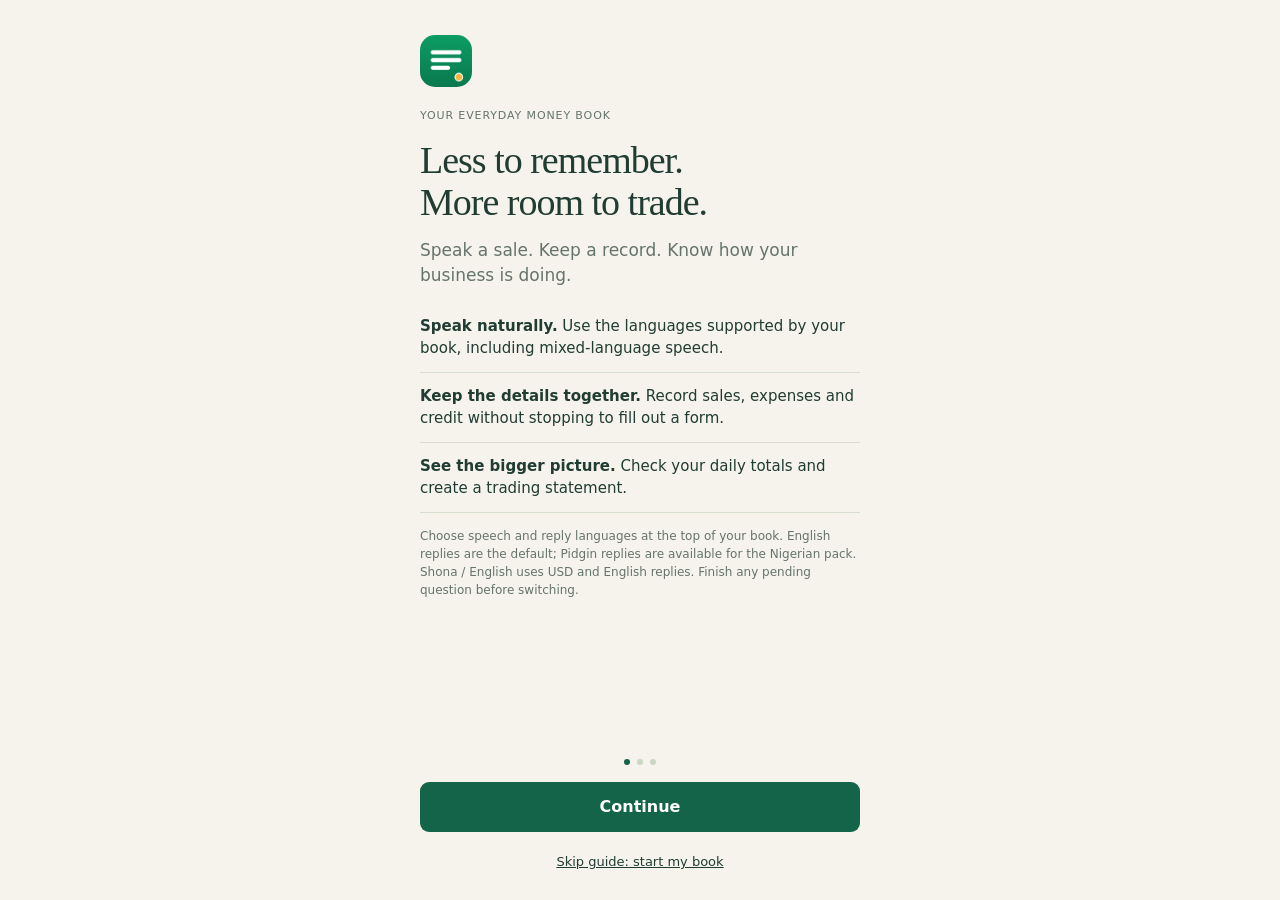
==== commit badd2723: "Tidy the repository before submission Remove files that should not be public or no longer match the " ====
--- a/static/index.html
+++ b/static/index.html
@@ -26,12 +26,13 @@
       <path d="M12 2l8 4v6c0 5-3.5 8.5-8 10-4.5-1.5-8-5-8-10V6l8-4z"/>
     </svg>
     <div class="body">
-      <div class="label">Sent off this phone</div>
+      <div class="label">Sent to external services</div>
       <div class="value" id="egress-total">0.00 KB</div>
     </div>
     <span class="chev">Privacy &#8599;</span>
   </div>
 
+  <p class="privacy-note">Hosted demo: audio and readback text go to Sahara. Unparsed utterance text may go to Hugging Face (router.huggingface.co), listed as “agent fallback (hosted model)”. Your book is stored on our server. Self-hosted: use SAUTI_AGENT=none or auto to disable remote fallback.</p>
   <div id="privacy-control" aria-label="Voice clip privacy">
       <label id="consent">
         <span class="consent-text"><strong class="privacy-heading">Voice privacy</strong>
@@ -139,7 +140,7 @@
         <li><b>02 · Check the readback.</b> Listen to the amount and read the reply. If something is wrong, say “no” and give the correction.</li>
         <li><b>03 · Answer any question.</b> If an amount is unclear, Sauti asks instead of guessing. You can always type your answer.</li>
       </ul>
-      <p class="ob-try">Try an example — you can edit it before sending</p>
+      <p class="ob-try">Try an example: you can edit it before sending</p>
       <div class="chips">
         <button class="chip-ex">I sell rice for 600 naira</button>
         <button class="chip-ex">I buy fuel for 1200 naira</button>
@@ -151,7 +152,7 @@
       <h1>Know what you share.</h1>
       <ul class="ob-points">
         <li><b>See every recorded transmission.</b> The byte counter stays visible above your book. Open Privacy to see its details.</li>
-        <li><b>Understand voice processing.</b> Online speech recognition sends your audio to the speech service. Online readback also sends the reply text.</li>
+        <li><b>Understand voice processing.</b> Online speech recognition sends your audio to the speech service. Online readback also sends the reply text. On this hosted demo, text the grammar cannot parse may go to router.huggingface.co; the transmission list calls this “agent fallback (hosted model)”.</li>
         <li><b>Choose whether this app keeps clips.</b> Retention is off by default. You can use your book without enabling it; turning it off stops future retention.</li>
       </ul>
       <label class="ob-consent" id="ob-consent">
@@ -162,7 +163,7 @@
     </div>
     <div id="ob-footer">
       <div class="dots"><span class="on"></span><span></span><span></span></div>
-      <button id="ob-next">Next</button><button id="ob-skip">Skip guide — start my book</button>
+      <button id="ob-next">Next</button><button id="ob-skip">Skip guide: start my book</button>
     </div>
   </div>
 
--- a/static/app.css
+++ b/static/app.css
@@ -1284,3 +1284,5 @@
 .voice-options label { display:flex; flex-direction:column; gap:4px; }
 .voice-options select,.voice-options button { padding:8px; border:1px solid var(--line); border-radius:6px; background:var(--bg); color:var(--ink); }
 #voice-playback-status { font-size:12px; color:var(--muted); }
+
+.privacy-note { margin: 8px 0 12px; font-size: 0.8rem; line-height: 1.45; color: var(--muted, #555); }
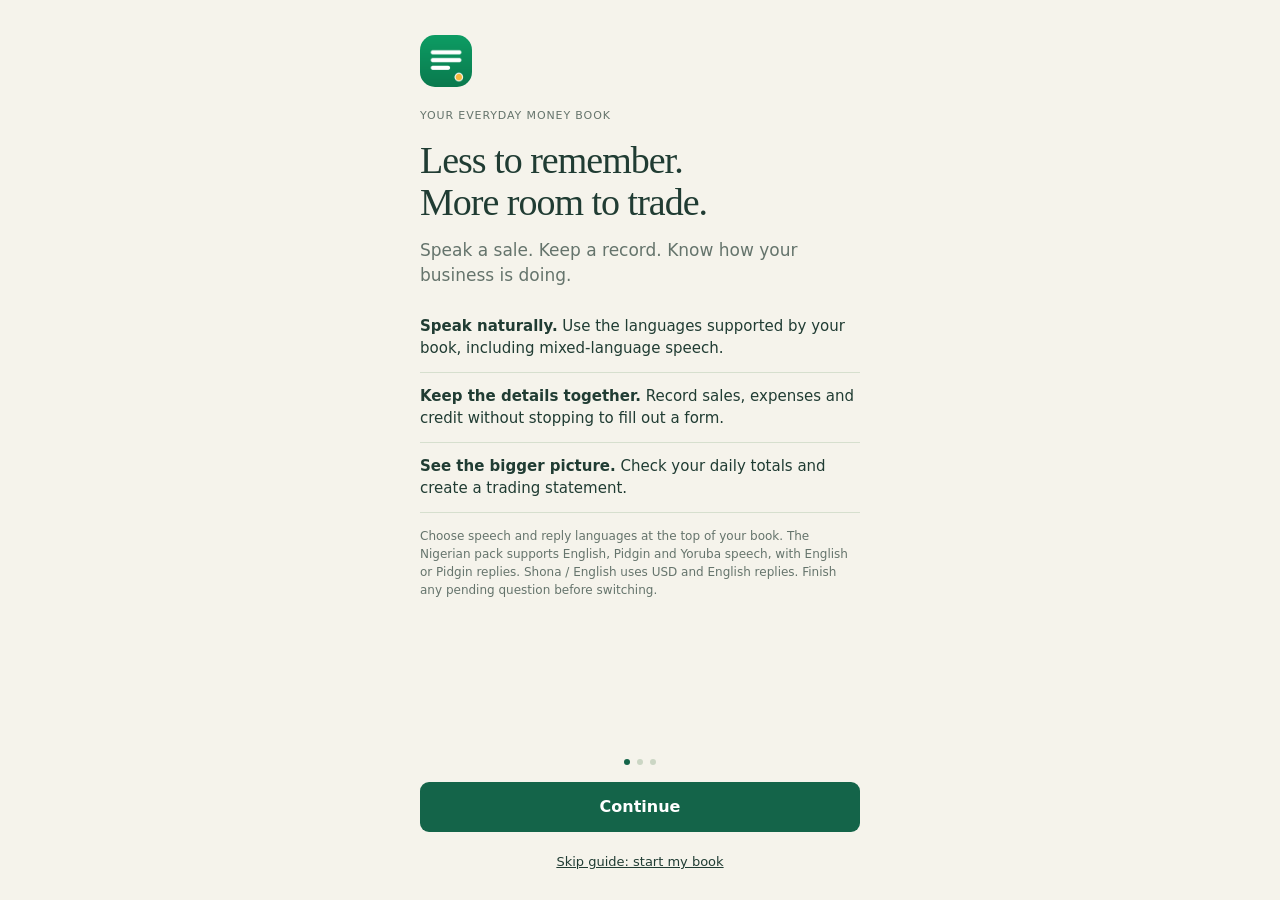
==== commit af039d2b: "Simplify the main workspace and move privacy detail into its sheet" ====
--- a/static/index.html
+++ b/static/index.html
@@ -17,7 +17,7 @@
 <body>
   <header id="topbar">
     <div id="brand"><img src="/static/icon.png" alt="" width="36" height="36"><span>SautiLedger<small>Your everyday money book</small></span></div>
-    <div class="header-right"><label class="language-label" for="language-choice">Speech &amp; replies<select id="language-choice"><option value="pcm-yo-NG:en">English / Pidgin / Yoruba → English</option><option value="pcm-yo-NG:pcm">English / Pidgin / Yoruba → Pidgin</option><option value="sh-ZW:en">Shona / English → English · USD</option></select></label><button id="welcome-help" type="button">Welcome guide</button><span id="today-date"></span><div id="mode" class="offline">Connecting…</div></div>
+    <div class="header-right"><label class="language-label" for="language-choice">Reply language<select id="language-choice"><option value="pcm-yo-NG:en">English · NGN</option><option value="pcm-yo-NG:pcm">Pidgin · NGN</option><option value="sh-ZW:en">Shona / English · USD</option></select></label><button id="welcome-help" type="button">Welcome guide</button><span id="today-date"></span><div id="mode" class="offline">Connecting…</div></div>
   </header>
 
   <div id="egress" role="button" tabindex="0" aria-haspopup="dialog" title="Tap for privacy: every transmission, and your choices">
@@ -26,19 +26,19 @@
       <path d="M12 2l8 4v6c0 5-3.5 8.5-8 10-4.5-1.5-8-5-8-10V6l8-4z"/>
     </svg>
     <div class="body">
-      <div class="label">Sent to external services</div>
+      <div class="label">Data shared</div>
       <div class="value" id="egress-total">0.00 KB</div>
     </div>
     <span class="chev">Privacy &#8599;</span>
   </div>
 
-  <p class="privacy-note">Hosted demo: audio and readback text go to Sahara. Unparsed utterance text may go to Hugging Face (router.huggingface.co), listed as “agent fallback (hosted model)”. Your book is stored on our server. Self-hosted: use SAUTI_AGENT=none or auto to disable remote fallback.</p>
+
   <div id="privacy-control" aria-label="Voice clip privacy">
       <label id="consent">
-        <span class="consent-text"><strong class="privacy-heading">Voice privacy</strong>
+        <span class="consent-text"><strong class="privacy-heading">Save voice clips</strong>
         <span id="retention-state">Not saving new clips</span>
-        <small>Save clips to help test speech recognition. Optional; turn off anytime. Clips stay within this app.</small></span>
-        <span class="retention-control"><span class="switch"><input type="checkbox" id="retain" role="switch" aria-label="Save my voice clips to help test speech recognition"><span class="switch-word" id="retention-position" aria-hidden="true">OFF</span><span class="knob"></span></span><span class="toggle-hint">Tap to change</span></span>
+        <small>Optional · help improve speech recognition</small></span>
+        <span class="retention-control"><span class="switch"><input type="checkbox" id="retain" role="switch" aria-label="Save my voice clips to help test speech recognition"><span class="switch-word" id="retention-position" aria-hidden="true">OFF</span><span class="knob"></span></span></span>
       </label>
   </div>
 
@@ -48,19 +48,19 @@
   </nav>
   <main id="scroll" data-view="book">
     <section id="book-panel" aria-label="Today's book">
-      <div class="section-heading"><div><p class="eyebrow">A little order. Every day.</p><h1>Today's book</h1></div><span class="day-tag">TODAY</span></div>
+      <div class="section-heading"><div><p class="eyebrow">YOUR BUSINESS, AT A GLANCE</p><h1>Your day, in view.</h1></div><span class="day-tag">TODAY</span></div>
       <div id="ledger">
         <div class="summary-top"><h2>Sales today <span id="total">₦0</span></h2><span class="book-mark" aria-hidden="true">↗</span></div>
         <p class="summary-note" id="sales-caption">Your day starts here.</p>
         <div class="summary-details"><div><span>Expenses today</span><strong id="expenses-total">₦0</strong></div><div><span>Credit sales today</span><strong id="credit-total">₦0</strong></div></div>
       </div>
       <div class="entries-heading"><h2>Today's entries <span id="entry-count">0</span></h2><a id="statement" href="/statement" target="_blank" rel="noopener">Trading statement ↗</a></div>
-      <div id="book-empty"><span class="empty-mark" aria-hidden="true">≡</span><h3>Every sale counts.</h3><p>Hold the mic and talk your first sale.<br>We'll help you keep track.</p><span class="example-label">TRY SAYING</span><p class="example" id="speech-example">“I sell 3 cup of garri for 600 naira”</p></div>
+      <div id="book-empty"><span class="empty-mark" aria-hidden="true">≡</span><h3>Every sale counts.</h3><p>Hold the mic to record your first sale.</p><span class="example-label">TRY SAYING</span><p class="example" id="speech-example">“I sell 3 cup of garri for 600 naira”</p></div>
       <ul id="entries" aria-label="Today's transactions"></ul>
       <section id="statements-card" aria-label="Trading statements">
         <p class="eyebrow">A RECORD YOU CAN TAKE WITH YOU</p>
         <h3>Trading statements</h3>
-        <p>Review sales, expenses and credit. Print your records or save them as a PDF.</p>
+        <p>Your sales, expenses and credit. Ready to print or save.</p>
         <div><a href="/statement?period=week" target="_blank" rel="noopener">Last 7 days ↗</a><a href="/statement?period=month" target="_blank" rel="noopener">Last 30 days ↗</a></div>
       </section>
     </section>
@@ -111,8 +111,17 @@
     <div class="sheet">
       <div class="grab"></div>
       <h2>Privacy</h2>
-      <p class="sub">Every byte that ever left this device is listed below. Your money records are not on this list.</p>
+      <p class="sub">See the external-service requests recorded for this book. Audio and reply text can include transaction details.</p>
 <p class="sub">Change voice-clip retention using the visible switch above your book.</p>
+      <div class="privacy-explainer">
+        <h3>What is shared</h3>
+        <p><strong>Voice &amp; readback.</strong> Sahara receives your audio for transcription and reply text for spoken responses.</p>
+        <p><strong>When the grammar cannot understand.</strong> Your utterance text may go to the Hugging Face inference router (router.huggingface.co). These requests appear below as “agent fallback (hosted model)”.</p>
+        <p><strong>Your book.</strong> This online service stores your ledger on our server. The ledger database itself is not uploaded to these providers.</p>
+        <p><strong>Saving clips is optional.</strong> Clips stay within this app. Turn saving off anytime; this stops future retention, not speech processing.</p>
+        <details><summary>For self-hosted setups</summary><p>Storage stays on the backend host. Set SAUTI_AGENT=none to disable model fallback or auto to use only local Ollama. The online service uses hosted fallback.</p></details>
+      </div>
+      <h3 class="transmission-heading">Transmission history</h3>
       <div id="egress-rows"></div>
       <button id="close">Close</button>
       <button id="guide">See the welcome guide again</button>
@@ -130,7 +139,7 @@
         <li><b>Keep the details together.</b> Record sales, expenses and credit without stopping to fill out a form.</li>
         <li><b>See the bigger picture.</b> Check your daily totals and create a trading statement.</li>
       </ul>
-      <p class="ob-note">Choose speech and reply languages at the top of your book. English replies are the default; Pidgin replies are available for the Nigerian pack. Shona / English uses USD and English replies. Finish any pending question before switching.</p>
+      <p class="ob-note">Choose speech and reply languages at the top of your book. The Nigerian pack supports English, Pidgin and Yoruba speech, with English or Pidgin replies. Shona / English uses USD and English replies. Finish any pending question before switching.</p>
     </div>
     <div class="ob-panel" data-step="1">
       <p class="ob-try">ONE ENTRY AT A TIME</p>
@@ -152,7 +161,7 @@
       <h1>Know what you share.</h1>
       <ul class="ob-points">
         <li><b>See every recorded transmission.</b> The byte counter stays visible above your book. Open Privacy to see its details.</li>
-        <li><b>Understand voice processing.</b> Online speech recognition sends your audio to the speech service. Online readback also sends the reply text. On this hosted demo, text the grammar cannot parse may go to router.huggingface.co; the transmission list calls this “agent fallback (hosted model)”.</li>
+        <li><b>Understand voice processing.</b> Online speech recognition sends your audio to the speech service. Online readback also sends the reply text. When the grammar cannot understand, text the grammar cannot parse may go to router.huggingface.co; the transmission list calls this “agent fallback (hosted model)”.</li>
         <li><b>Choose whether this app keeps clips.</b> Retention is off by default. You can use your book without enabling it; turning it off stops future retention.</li>
       </ul>
       <label class="ob-consent" id="ob-consent">
--- a/static/app.css
+++ b/static/app.css
@@ -1286,3 +1286,54 @@
 #voice-playback-status { font-size:12px; color:var(--muted); }
 
 .privacy-note { margin: 8px 0 12px; font-size: 0.8rem; line-height: 1.45; color: var(--muted, #555); }
+
+/* A quiet workspace: useful totals first, details in Privacy. */
+#topbar { padding-top:24px; padding-bottom:18px; }
+#welcome-help { border-radius:20px; padding:8px 13px; }
+#egress { background:transparent; border:0; border-bottom:1px solid var(--line); border-radius:0; padding:11px 2px; }
+#egress .label { font-weight:500; color:var(--muted); }
+#privacy-control { margin-top:10px; }
+#privacy-control #consent { border:1px solid var(--line); background:var(--card); border-radius:14px; padding:12px 16px; gap:12px; }
+#privacy-control .privacy-heading { font-size:14px; font-weight:650; }
+#privacy-control #retention-state { display:inline; font-size:11px; font-weight:500; color:var(--muted); }
+#privacy-control #consent small { font-size:11px; margin:0; }
+#privacy-control .retention-control { justify-content:center; min-height:44px; }
+.section-heading { margin-bottom:22px; }
+.section-heading h1 { font-size:36px; letter-spacing:-1.2px; }
+.section-heading .eyebrow { font-size:9px; letter-spacing:.14em; margin-bottom:8px; }
+#ledger { border-radius:22px; box-shadow:0 8px 24px #104b380b; }
+#book-empty { border:1px dashed #cdd7cd; border-radius:18px; margin:20px 0; padding:24px 18px; }
+#book-empty .empty-mark { display:none; }
+#book-empty .example-label { margin-top:18px; }
+.privacy-explainer { margin:20px 0; padding:18px; background:var(--green-tint); border-radius:14px; }
+.privacy-explainer h3,.transmission-heading { font-size:14px; margin-bottom:12px; }
+.privacy-explainer p { font-size:13px; line-height:1.65; margin:10px 0; }
+.privacy-explainer summary { cursor:pointer; font-size:12px; margin-top:16px; }
+@media(max-width:760px) {
+  body { padding-left:20px; padding-right:20px; }
+  #topbar { padding:20px 0 12px; gap:12px; }
+  #brand { font-size:20px; }
+  #brand small { font-size:10px; }
+  #welcome-help { font-size:11px; }
+  .language-label { flex-direction:row; align-items:center; gap:8px; font-size:10px; }
+  #language-choice { width:auto; flex:1; font-size:12px; padding:8px; }
+  #mode { font-size:10px; border:0; background:var(--green-tint); border-radius:20px; padding:7px 10px; }
+  #privacy-control #consent { padding:10px 14px; }
+  #privacy-control #consent small { display:none; }
+  #view-tabs { margin-top:16px; }
+  #view-tabs button { padding:10px 0; font-size:13px; }
+  #scroll { padding:24px 0; }
+  .section-heading h1 { font-size:32px; }
+  .section-heading { margin-bottom:18px; }
+  #ledger { padding:24px; }
+  #book-empty h3 { font-size:21px; }
+}
+@media(max-height:600px) and (max-width:760px) {
+  #topbar { padding:6px 0; gap:5px; }
+  #privacy-control #consent { padding:4px 12px; }
+  #view-tabs { margin-top:4px; }
+  #view-tabs button { padding:5px 0; }
+  #scroll { padding:12px 0; }
+}
+
+#modal .sheet { display:block; overflow-y:auto; overscroll-behavior:contain; }
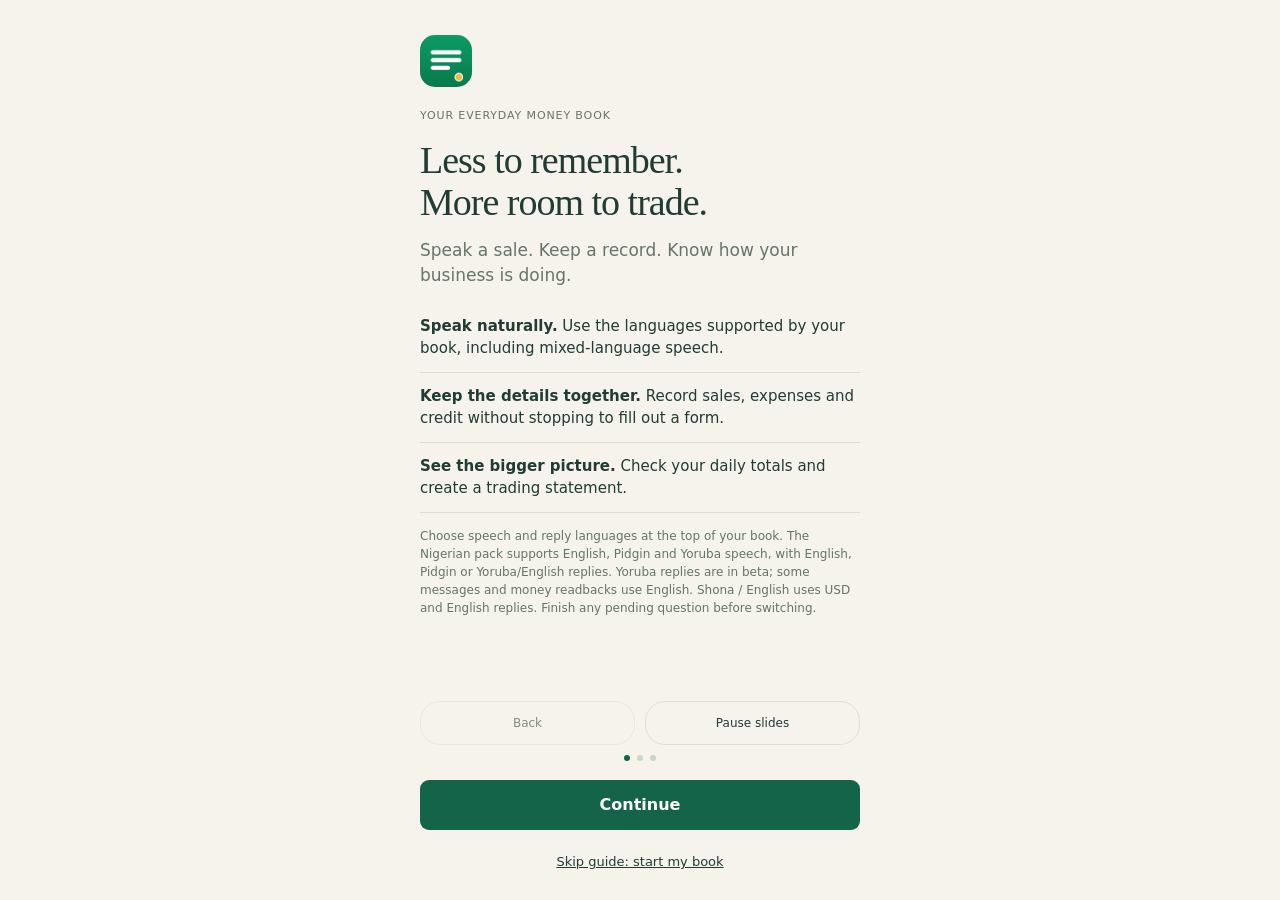
==== commit e038e5b9: "Add Yoruba reply beta and pausable welcome slides" ====
--- a/static/index.html
+++ b/static/index.html
@@ -17,7 +17,7 @@
 <body>
   <header id="topbar">
     <div id="brand"><img src="/static/icon.png" alt="" width="36" height="36"><span>SautiLedger<small>Your everyday money book</small></span></div>
-    <div class="header-right"><label class="language-label" for="language-choice">Reply language<select id="language-choice"><option value="pcm-yo-NG:en">English · NGN</option><option value="pcm-yo-NG:pcm">Pidgin · NGN</option><option value="sh-ZW:en">Shona / English · USD</option></select></label><button id="welcome-help" type="button">Welcome guide</button><span id="today-date"></span><div id="mode" class="offline">Connecting…</div></div>
+    <div class="header-right"><label class="language-label" for="language-choice">Reply language<select id="language-choice"><option value="pcm-yo-NG:en">English · NGN</option><option value="pcm-yo-NG:pcm">Pidgin · NGN</option><option value="pcm-yo-NG:yo">Yoruba / English · NGN (beta)</option><option value="sh-ZW:en">Shona / English · USD</option></select></label><button id="welcome-help" type="button">Welcome guide</button><span id="today-date"></span><div id="mode" class="offline">Connecting…</div></div>
   </header>
 
   <div id="egress" role="button" tabindex="0" aria-haspopup="dialog" title="Tap for privacy: every transmission, and your choices">
@@ -139,7 +139,7 @@
         <li><b>Keep the details together.</b> Record sales, expenses and credit without stopping to fill out a form.</li>
         <li><b>See the bigger picture.</b> Check your daily totals and create a trading statement.</li>
       </ul>
-      <p class="ob-note">Choose speech and reply languages at the top of your book. The Nigerian pack supports English, Pidgin and Yoruba speech, with English or Pidgin replies. Shona / English uses USD and English replies. Finish any pending question before switching.</p>
+      <p class="ob-note">Choose speech and reply languages at the top of your book. The Nigerian pack supports English, Pidgin and Yoruba speech, with English, Pidgin or Yoruba/English replies. Yoruba replies are in beta; some messages and money readbacks use English. Shona / English uses USD and English replies. Finish any pending question before switching.</p>
     </div>
     <div class="ob-panel" data-step="1">
       <p class="ob-try">ONE ENTRY AT A TIME</p>
@@ -171,7 +171,7 @@
       </label>
     </div>
     <div id="ob-footer">
-      <div class="dots"><span class="on"></span><span></span><span></span></div>
+      <button id="ob-back" type="button">Back</button><button id="ob-pause" type="button">Pause slides</button><div class="dots"><span class="on"></span><span></span><span></span></div>
       <button id="ob-next">Next</button><button id="ob-skip">Skip guide: start my book</button>
     </div>
   </div>
--- a/static/app.css
+++ b/static/app.css
@@ -1337,3 +1337,11 @@
 }
 
 #modal .sheet { display:block; overflow-y:auto; overscroll-behavior:contain; }
+
+#ob-back,#ob-pause { background:transparent; border:1px solid var(--line); border-radius:20px; padding:8px 12px; font-size:12px; }
+#ob-footer { flex-wrap:wrap; gap:10px; }
+@media(prefers-reduced-motion:no-preference) { .ob-panel.on { animation:arrive .35s ease-out; } }
+
+#ob-footer { display:grid; grid-template-columns:1fr 1fr; }
+#ob-footer .dots,#ob-next,#ob-skip { grid-column:1 / -1; justify-self:center; }
+#ob-back,#ob-pause { min-height:44px; }
